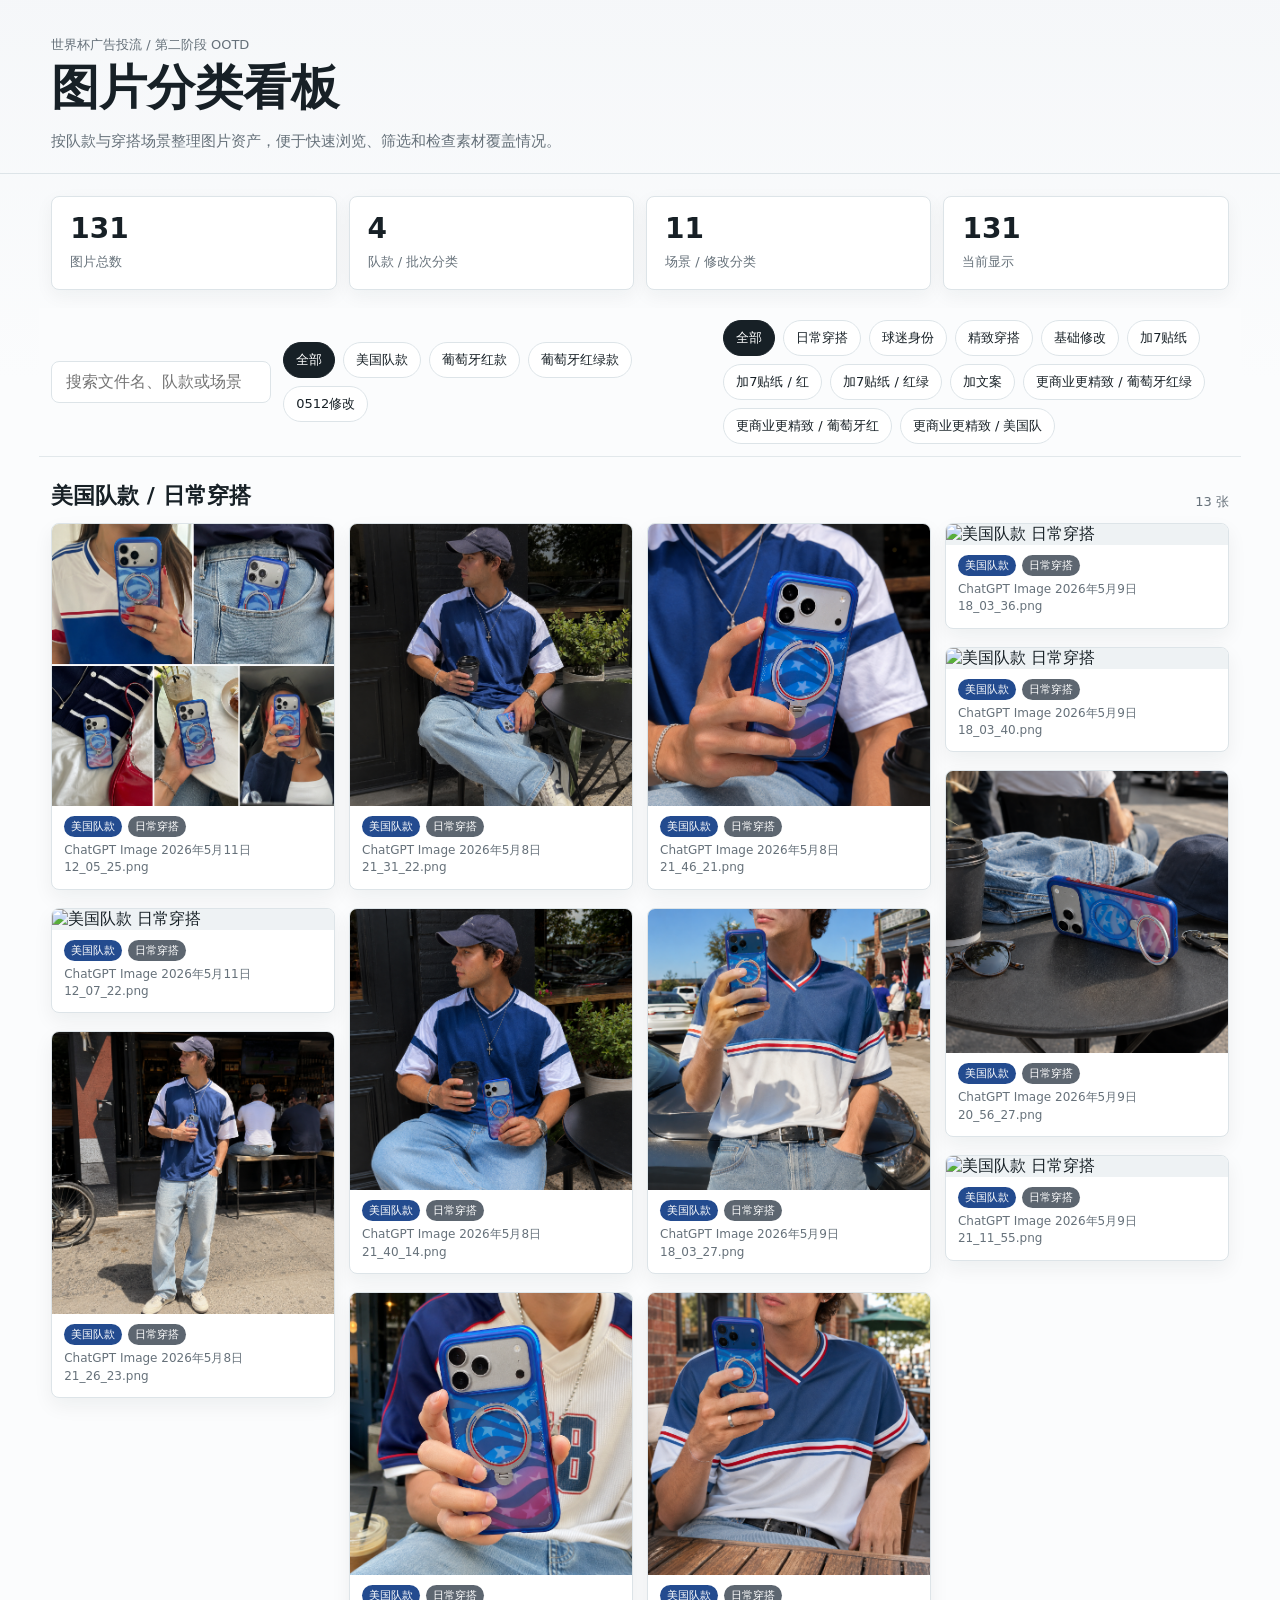
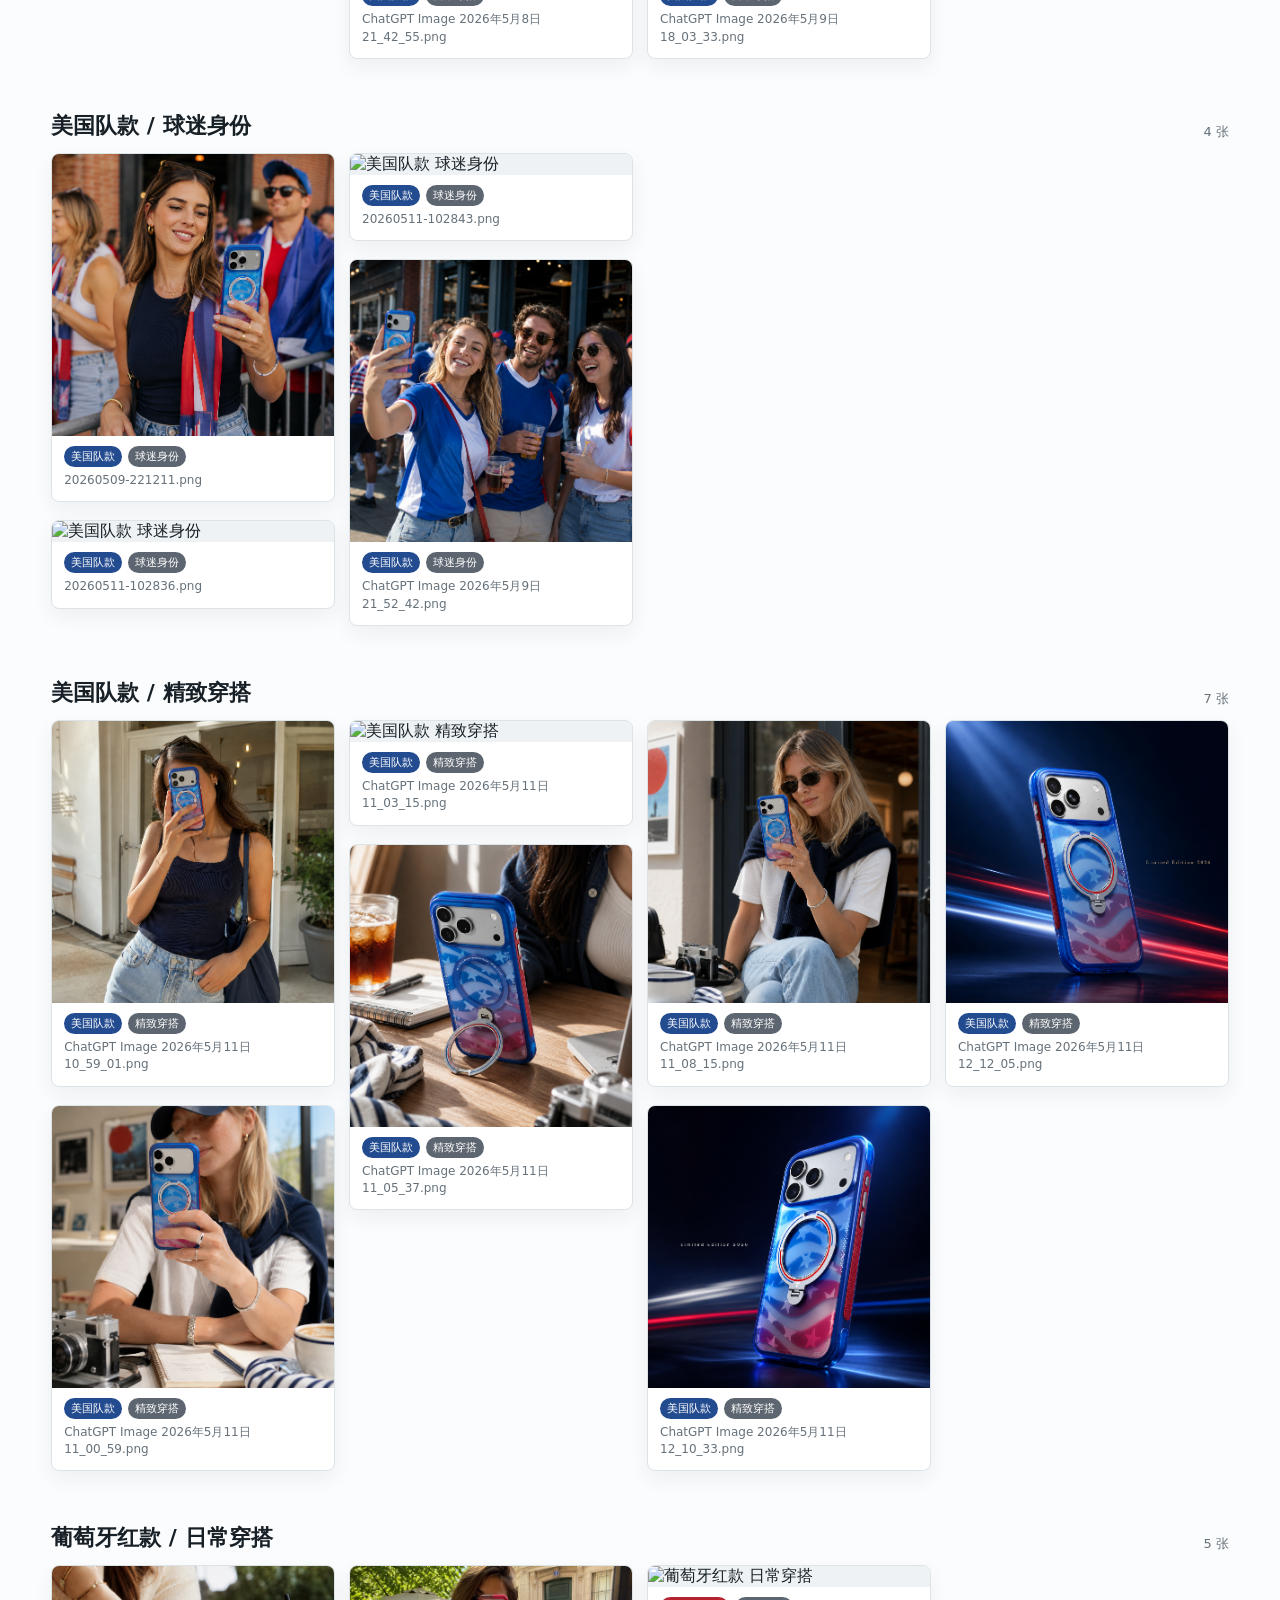
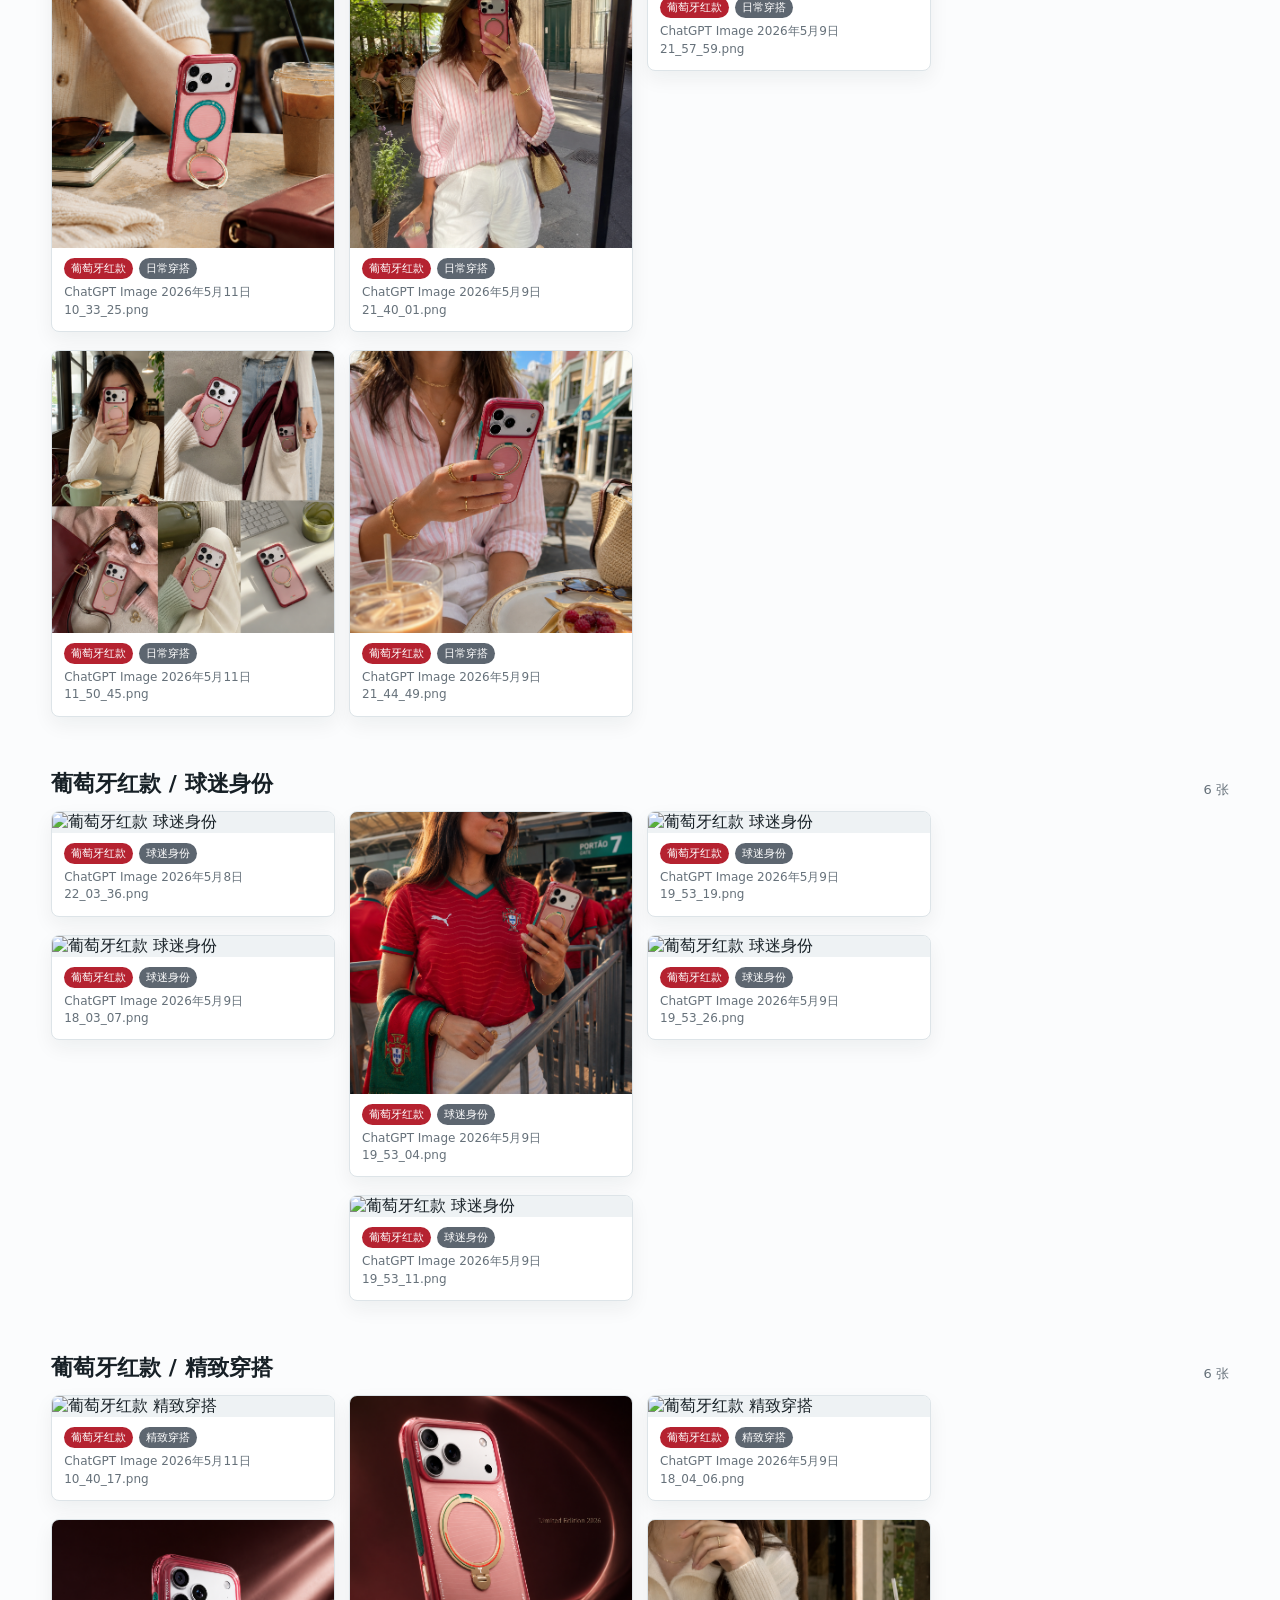
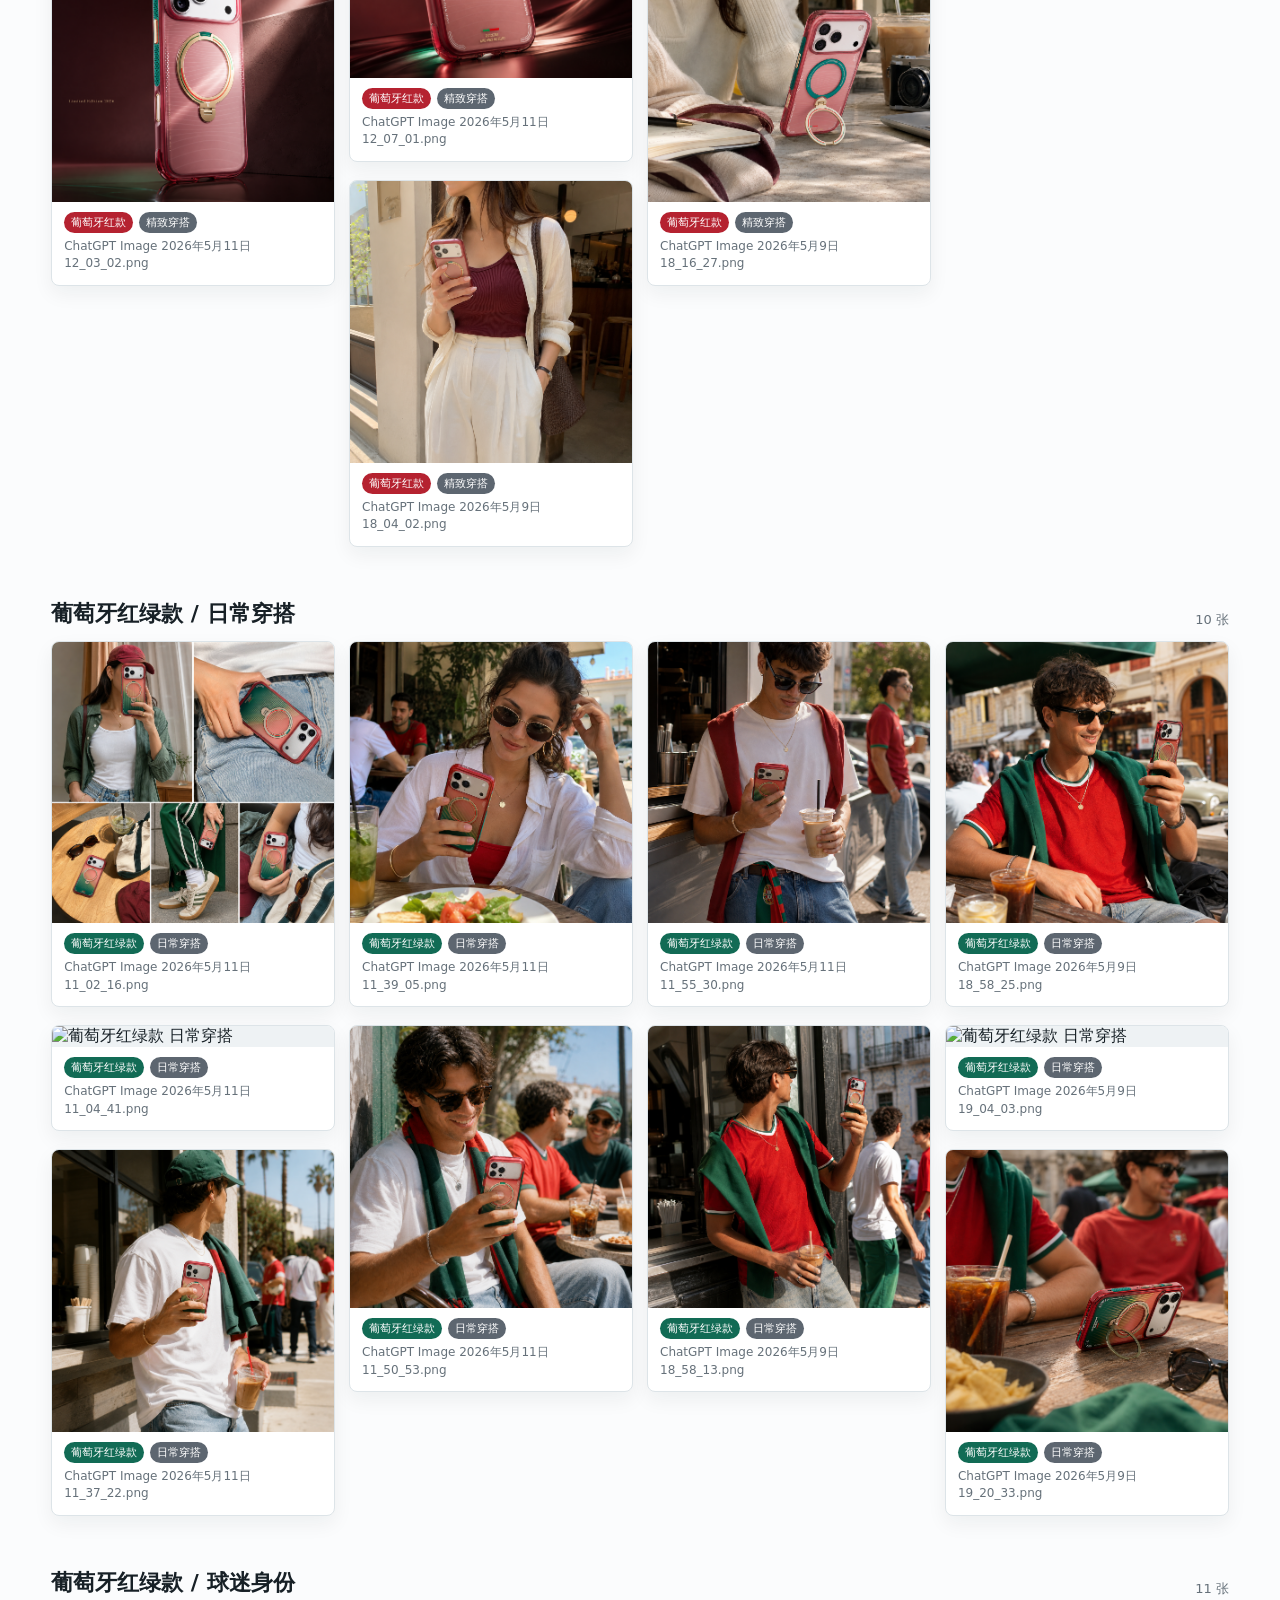
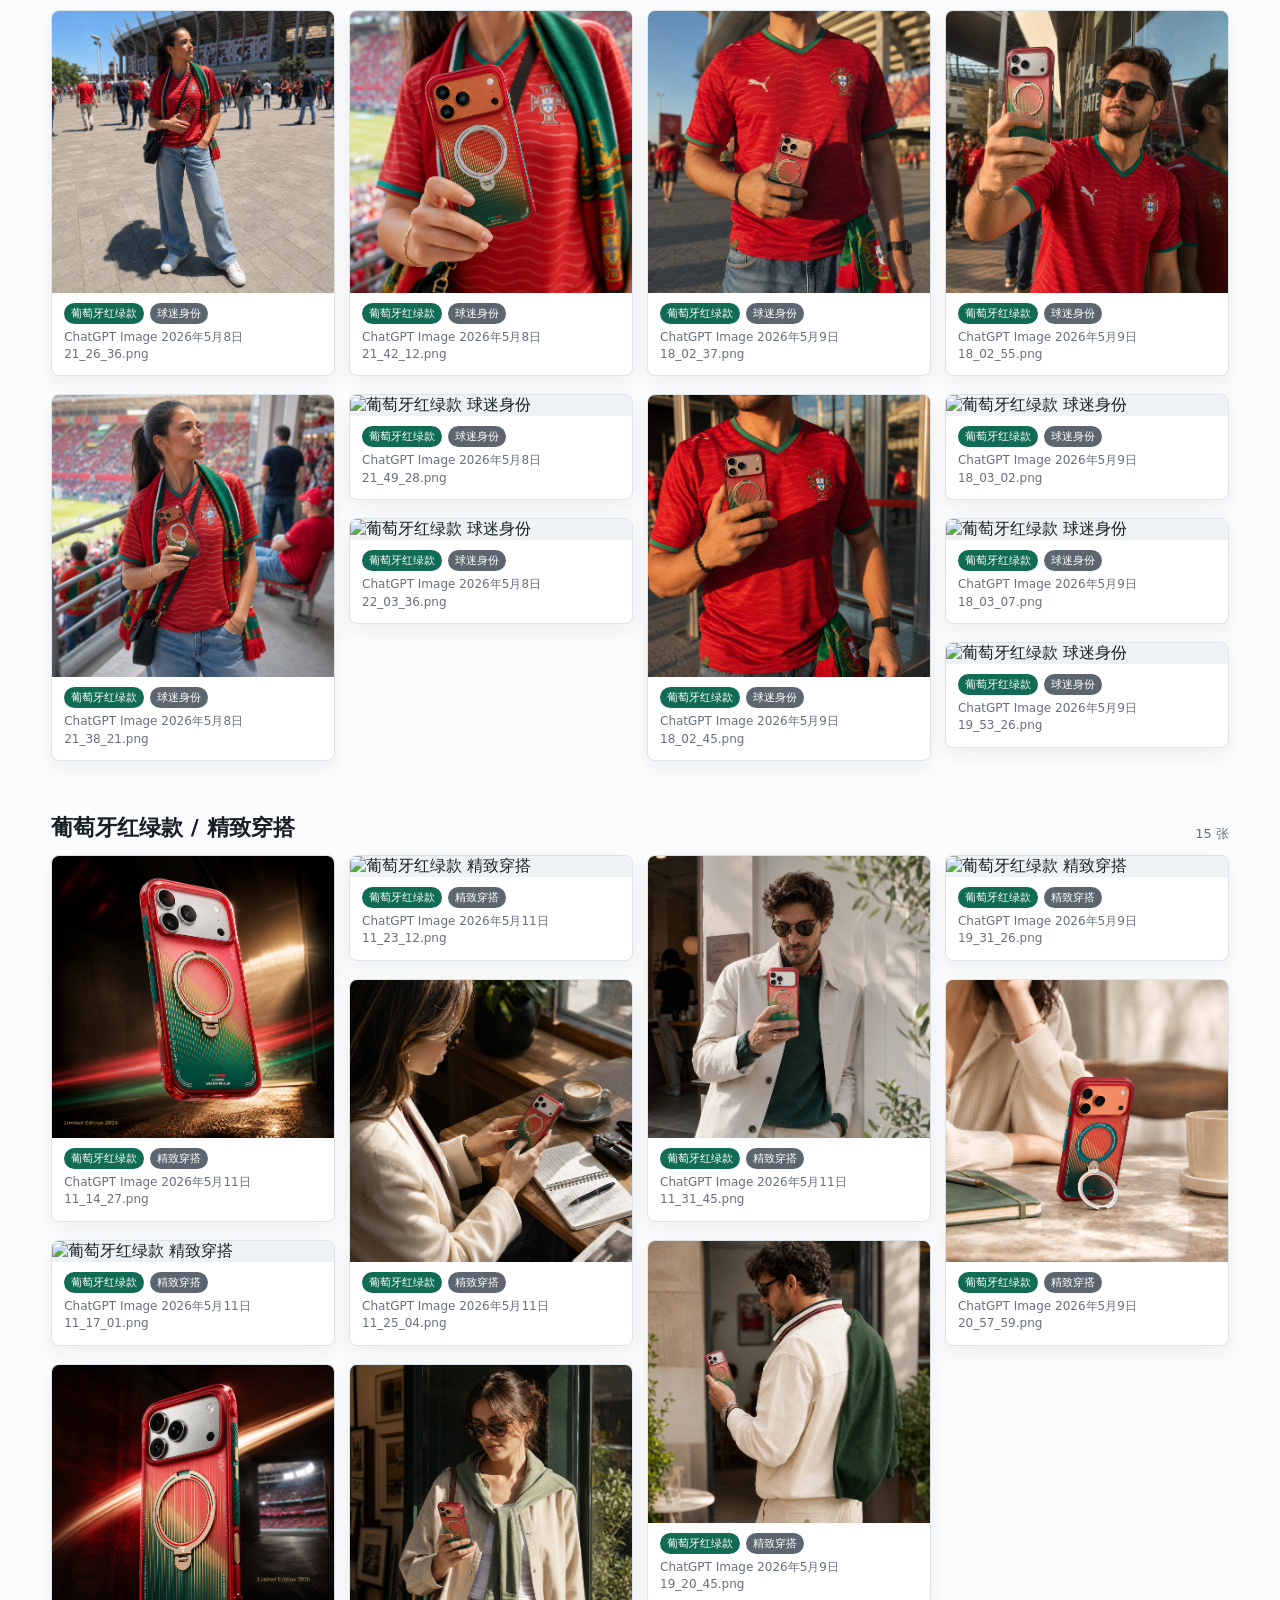
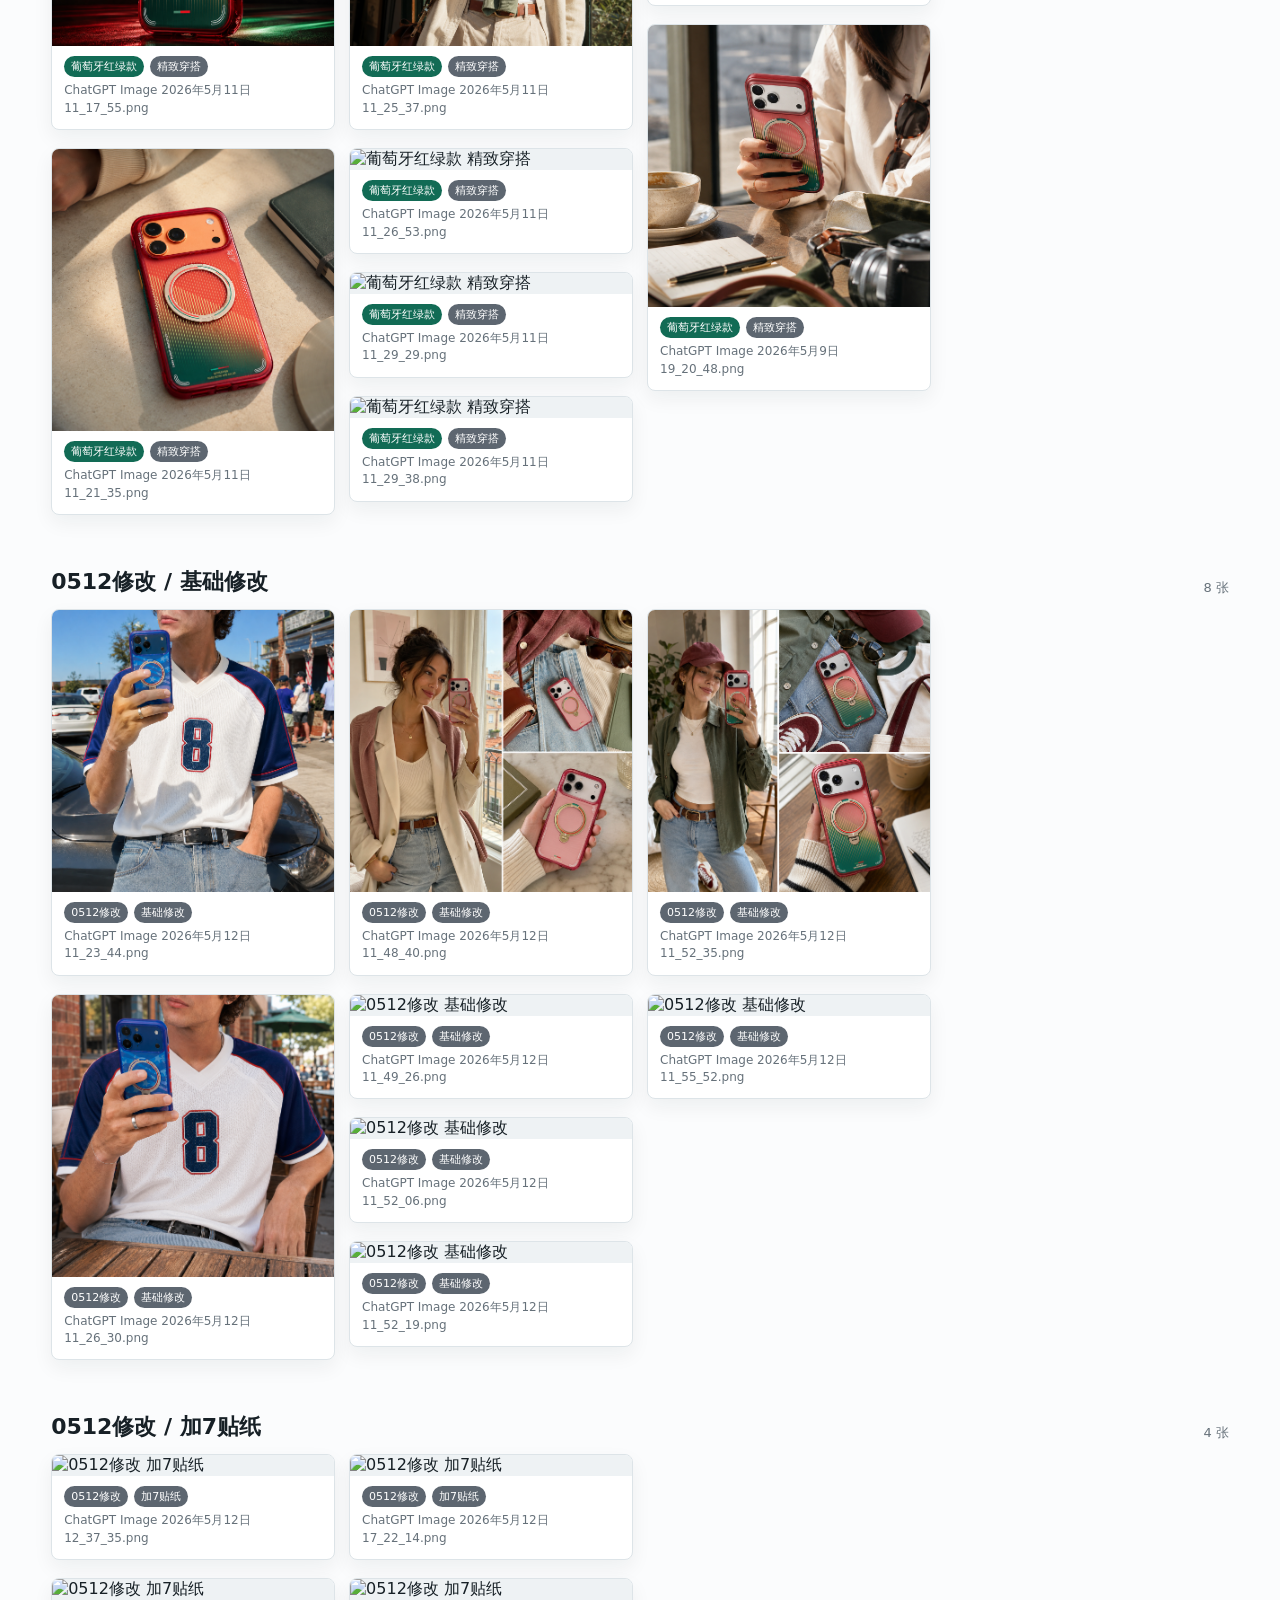
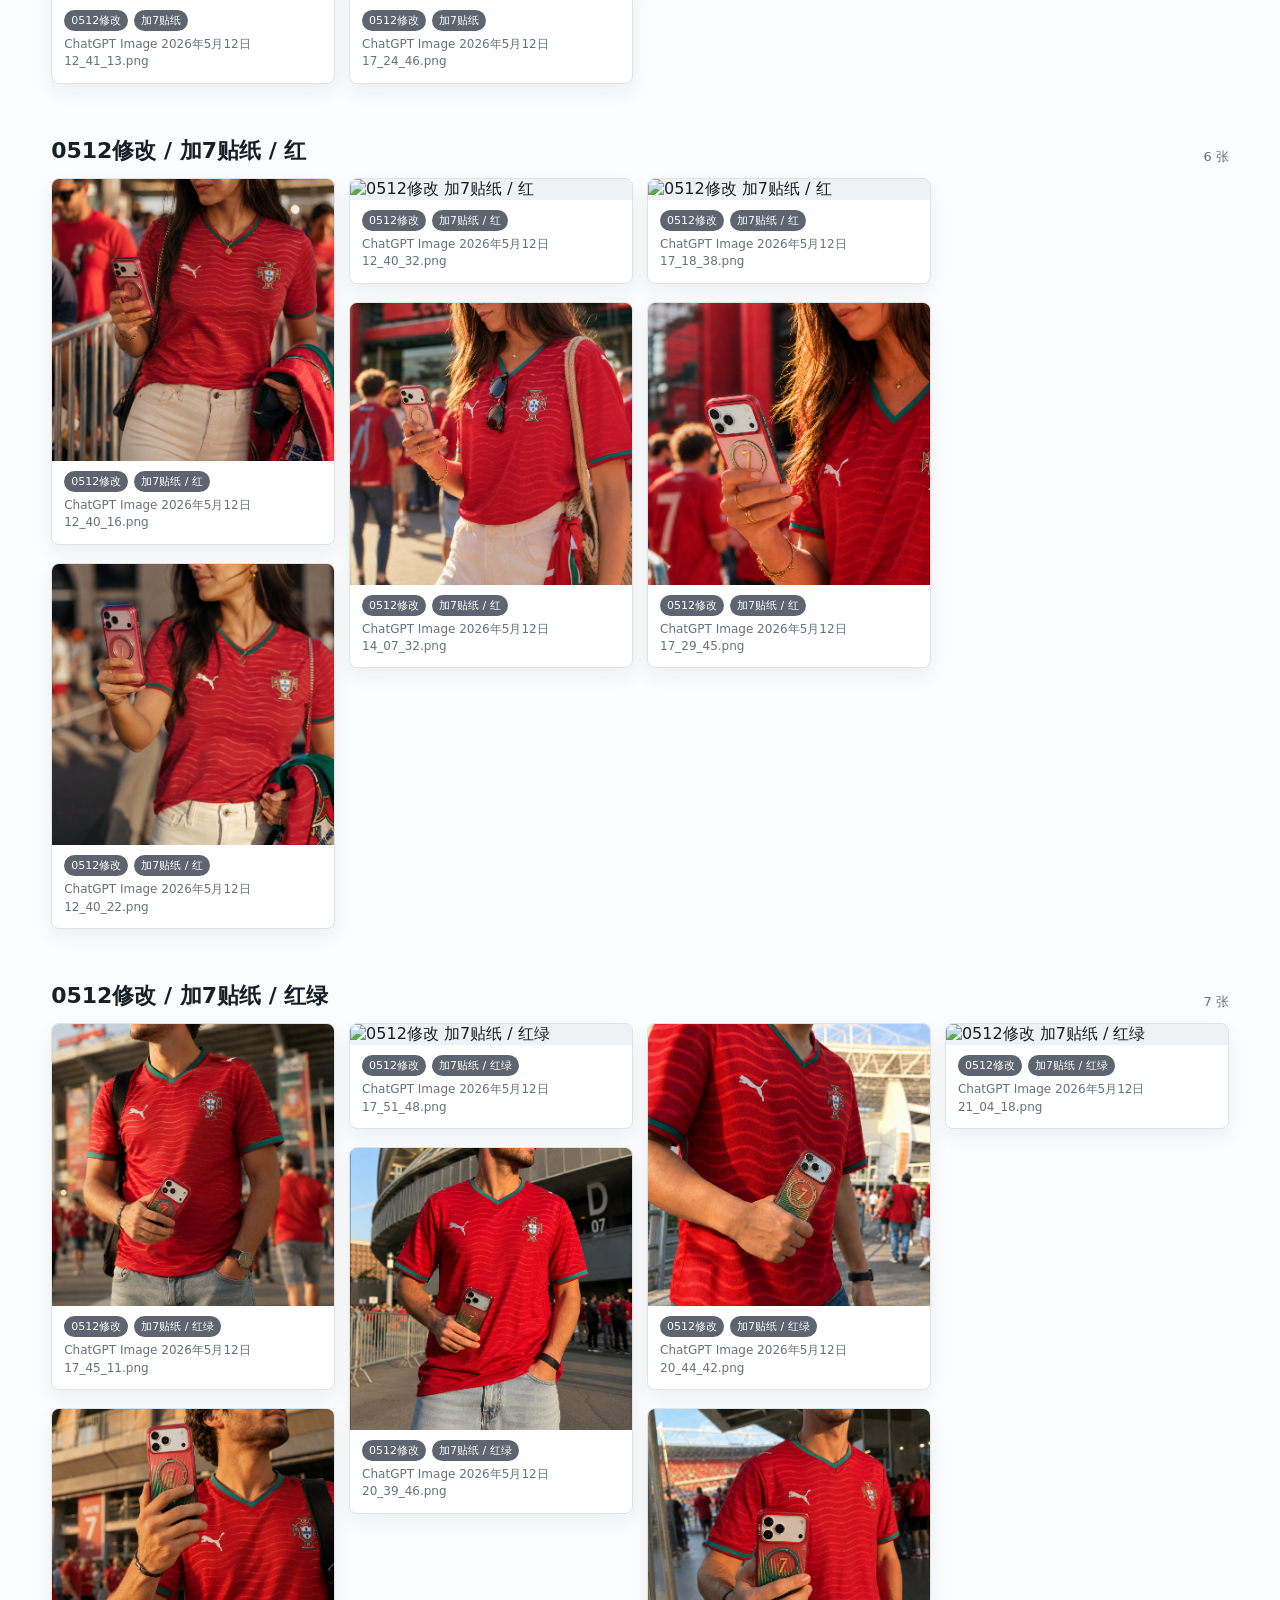
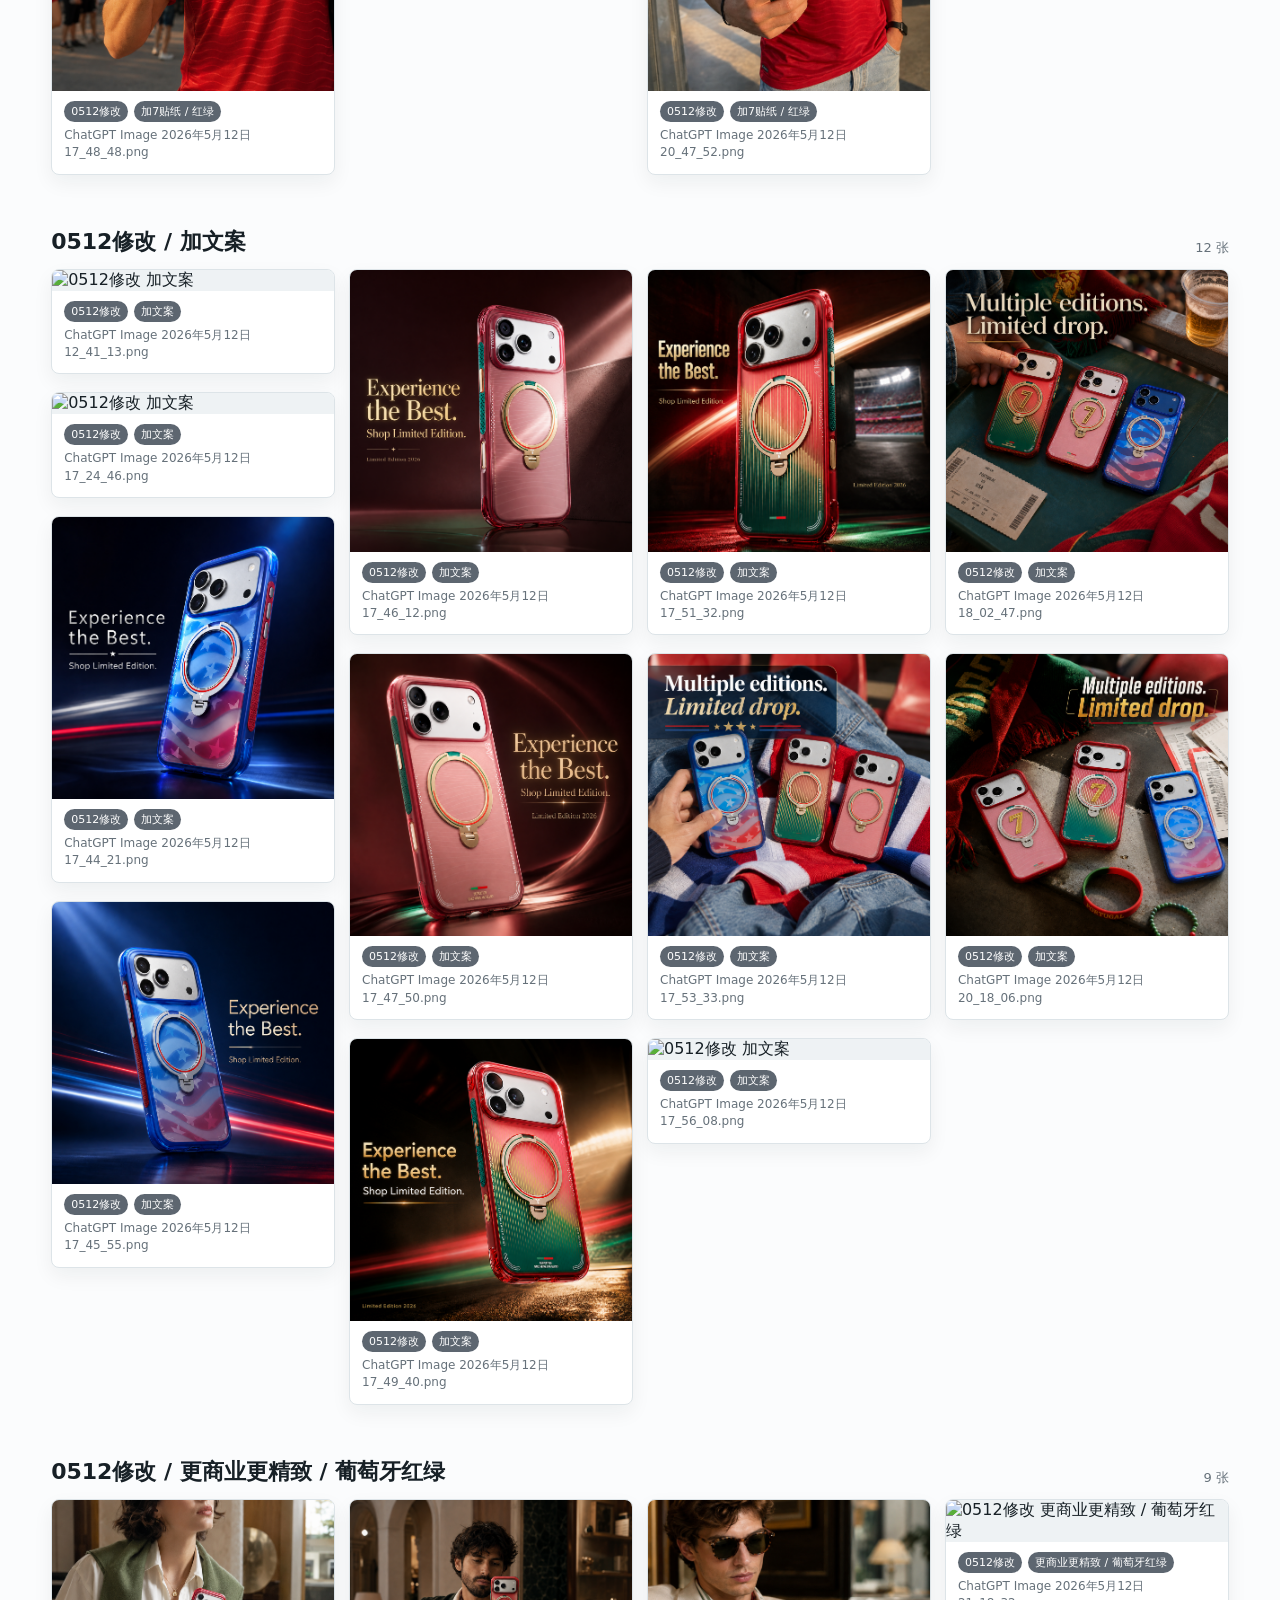
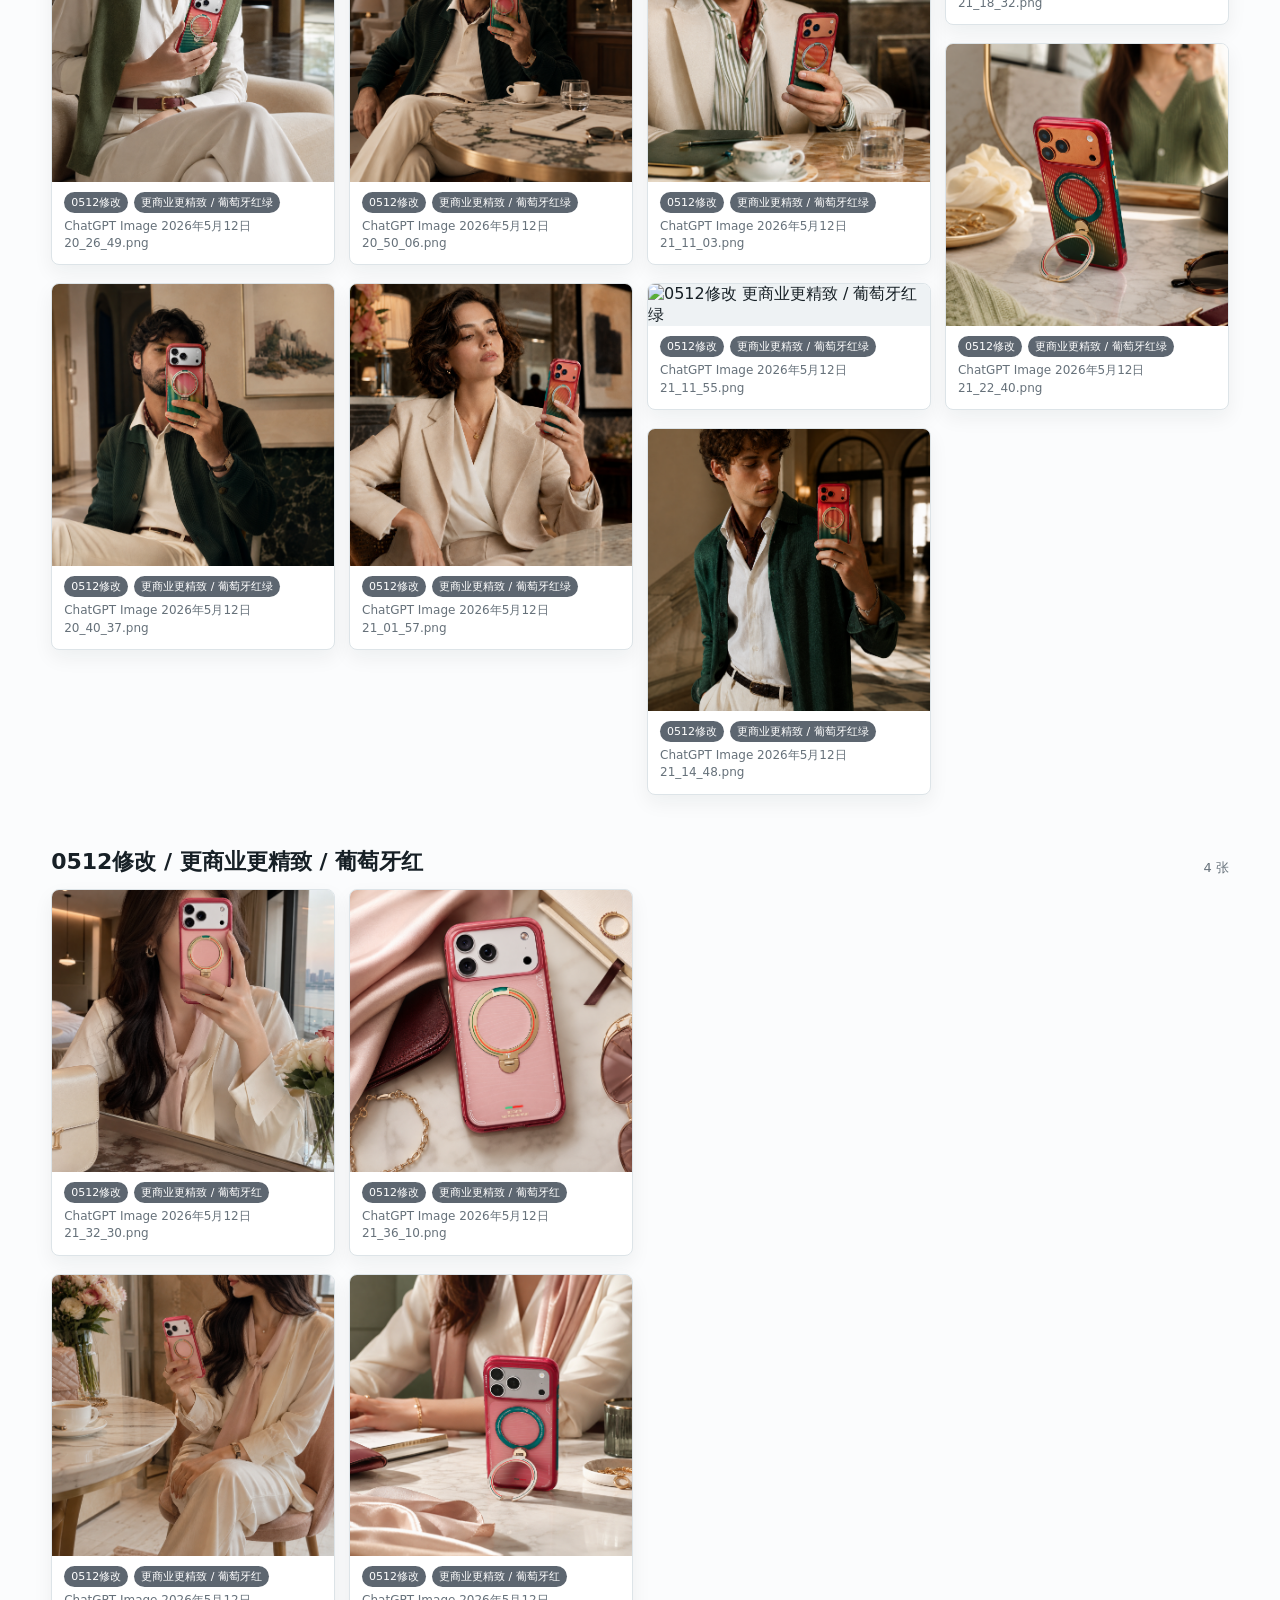
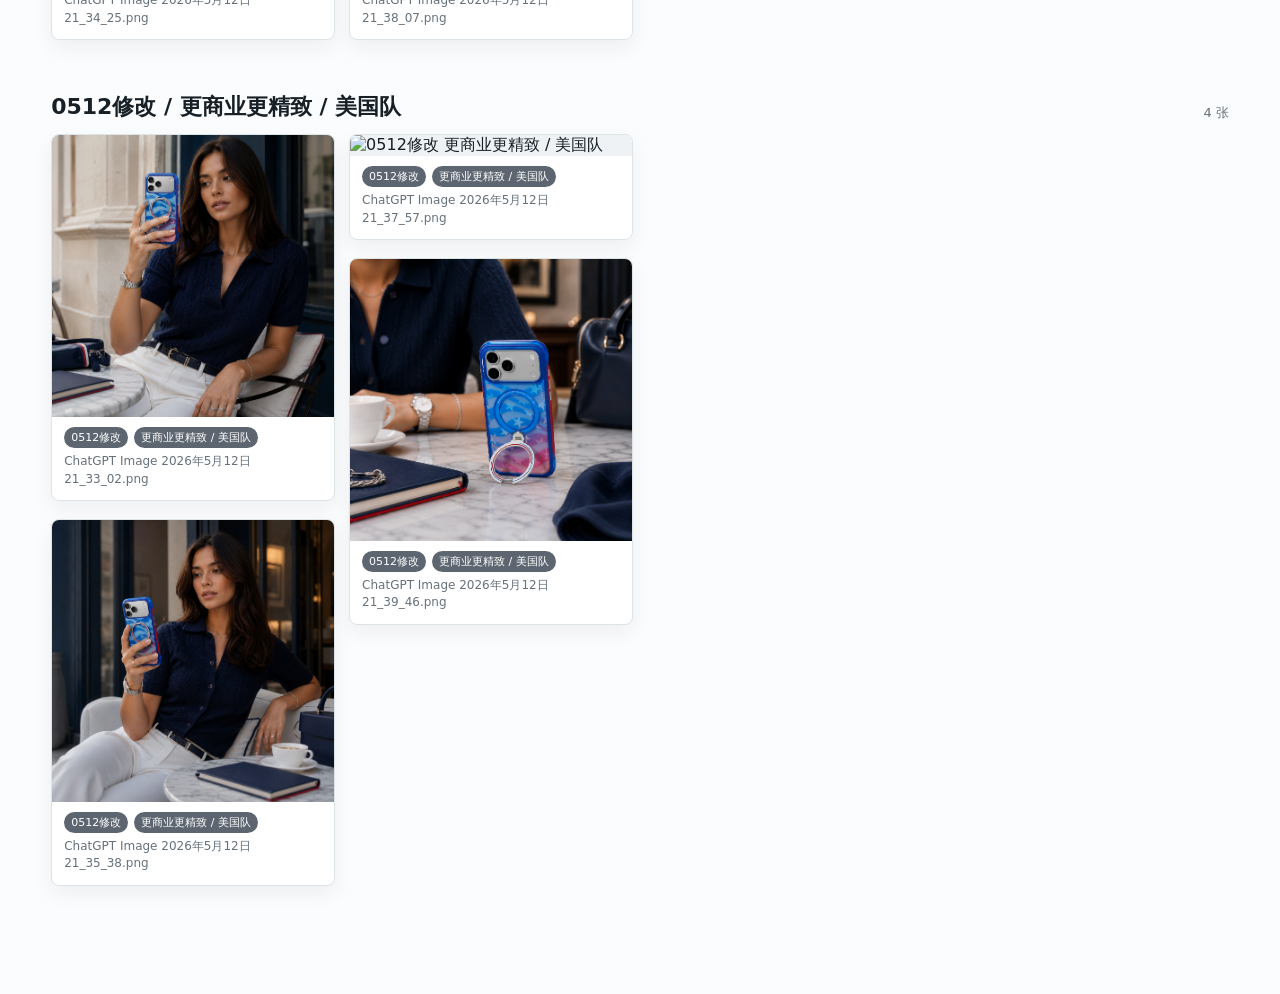
==== index.html @ 3a1104c4 "Publish OOTD gallery" ====
<!doctype html>
<html lang="zh-CN">
<head>
  <meta charset="utf-8">
  <meta name="viewport" content="width=device-width, initial-scale=1">
  <title>第二阶段 OOTD 图片分类看板</title>
  <style>
    :root {
      --ink: #172026;
      --muted: #66717a;
      --line: #dde4e8;
      --paper: #fbfcfd;
      --panel: #ffffff;
      --red: #b52230;
      --green: #126b55;
      --blue: #234b8f;
      --gold: #d6a84d;
      --shadow: 0 12px 32px rgba(22, 32, 38, .10);
    }

    * { box-sizing: border-box; }

    body {
      margin: 0;
      color: var(--ink);
      background:
        linear-gradient(180deg, rgba(245, 247, 249, .96), rgba(251, 252, 253, 1) 380px),
        var(--paper);
      font-family: "Microsoft YaHei", "PingFang SC", system-ui, -apple-system, BlinkMacSystemFont, "Segoe UI", sans-serif;
    }

    header {
      padding: 36px clamp(18px, 4vw, 56px) 18px;
      border-bottom: 1px solid var(--line);
    }

    .eyebrow {
      margin: 0 0 8px;
      color: var(--muted);
      font-size: 13px;
      letter-spacing: 0;
    }

    h1 {
      margin: 0;
      font-size: clamp(28px, 4vw, 48px);
      line-height: 1.08;
      letter-spacing: 0;
    }

    .subhead {
      max-width: 860px;
      margin: 14px 0 0;
      color: var(--muted);
      font-size: 15px;
      line-height: 1.8;
    }

    main {
      padding: 22px clamp(18px, 4vw, 56px) 56px;
    }

    .stats {
      display: grid;
      grid-template-columns: repeat(4, minmax(140px, 1fr));
      gap: 12px;
      margin-bottom: 18px;
    }

    .stat {
      min-height: 92px;
      padding: 18px;
      background: var(--panel);
      border: 1px solid var(--line);
      border-radius: 8px;
      box-shadow: 0 6px 18px rgba(22, 32, 38, .05);
    }

    .stat strong {
      display: block;
      font-size: 28px;
      line-height: 1;
      margin-bottom: 8px;
    }

    .stat span {
      color: var(--muted);
      font-size: 13px;
    }

    .controls {
      position: sticky;
      top: 0;
      z-index: 5;
      display: grid;
      grid-template-columns: minmax(220px, 1fr) auto auto;
      gap: 12px;
      align-items: center;
      padding: 12px;
      margin: 0 -12px 24px;
      background: rgba(251, 252, 253, .9);
      border-bottom: 1px solid rgba(221, 228, 232, .8);
      backdrop-filter: blur(10px);
    }

    .search {
      width: 100%;
      height: 42px;
      padding: 0 14px;
      color: var(--ink);
      background: #fff;
      border: 1px solid var(--line);
      border-radius: 8px;
      font: inherit;
      outline: none;
    }

    .search:focus {
      border-color: var(--blue);
      box-shadow: 0 0 0 3px rgba(35, 75, 143, .14);
    }

    .chips {
      display: flex;
      flex-wrap: wrap;
      gap: 8px;
    }

    .chip {
      height: 36px;
      padding: 0 12px;
      color: var(--ink);
      background: #fff;
      border: 1px solid var(--line);
      border-radius: 999px;
      cursor: pointer;
      font: inherit;
      font-size: 13px;
      white-space: nowrap;
    }

    .chip.active {
      color: #fff;
      background: var(--ink);
      border-color: var(--ink);
    }

    .section {
      margin: 0 0 34px;
    }

    .section-head {
      display: flex;
      align-items: end;
      justify-content: space-between;
      gap: 16px;
      margin: 0 0 12px;
    }

    .section h2 {
      margin: 0;
      font-size: 22px;
      letter-spacing: 0;
    }

    .section-meta {
      color: var(--muted);
      font-size: 13px;
      white-space: nowrap;
    }

    .gallery {
      column-count: 5;
      column-gap: 14px;
    }

    .card {
      display: inline-block;
      width: 100%;
      margin: 0 0 14px;
      overflow: hidden;
      background: #fff;
      border: 1px solid var(--line);
      border-radius: 8px;
      box-shadow: 0 8px 20px rgba(22, 32, 38, .06);
      break-inside: avoid;
      cursor: zoom-in;
    }

    .card img {
      display: block;
      width: 100%;
      height: auto;
      background: #eef2f4;
    }

    .caption {
      display: grid;
      gap: 5px;
      padding: 10px 12px 12px;
      font-size: 12px;
    }

    .tags {
      display: flex;
      flex-wrap: wrap;
      gap: 6px;
    }

    .tag {
      padding: 3px 7px;
      border-radius: 999px;
      color: #fff;
      font-size: 11px;
    }

    .tag.team-us { background: var(--blue); }
    .tag.team-red { background: var(--red); }
    .tag.team-redgreen { background: var(--green); }
    .tag.scene { background: #5d6670; }

    .file {
      color: var(--muted);
      overflow-wrap: anywhere;
      line-height: 1.45;
    }

    .empty {
      display: none;
      padding: 42px 18px;
      color: var(--muted);
      text-align: center;
      border: 1px dashed var(--line);
      border-radius: 8px;
      background: #fff;
    }

    .lightbox {
      position: fixed;
      inset: 0;
      z-index: 20;
      display: none;
      align-items: center;
      justify-content: center;
      padding: 24px;
      background: rgba(10, 14, 18, .84);
    }

    .lightbox.open { display: flex; }

    .lightbox img {
      max-width: min(1100px, 94vw);
      max-height: 84vh;
      border-radius: 8px;
      box-shadow: var(--shadow);
    }

    .lightbox-info {
      position: fixed;
      left: 24px;
      right: 24px;
      bottom: 18px;
      color: #fff;
      text-align: center;
      font-size: 14px;
      line-height: 1.5;
    }

    .close {
      position: fixed;
      top: 18px;
      right: 18px;
      width: 42px;
      height: 42px;
      color: #fff;
      background: rgba(255, 255, 255, .16);
      border: 1px solid rgba(255, 255, 255, .32);
      border-radius: 50%;
      cursor: pointer;
      font-size: 26px;
      line-height: 1;
    }

    @media (max-width: 1280px) {
      .gallery { column-count: 4; }
    }

    @media (max-width: 940px) {
      .stats { grid-template-columns: repeat(2, minmax(140px, 1fr)); }
      .controls { grid-template-columns: 1fr; position: static; }
      .gallery { column-count: 3; }
    }

    @media (max-width: 640px) {
      header { padding-top: 26px; }
      .stats { grid-template-columns: 1fr; }
      .gallery { column-count: 2; column-gap: 10px; }
      .card { margin-bottom: 10px; }
      .section-head { display: block; }
      .section-meta { margin-top: 6px; }
    }
  </style>
</head>
<body>
  <header>
    <p class="eyebrow">世界杯广告投流 / 第二阶段 OOTD</p>
    <h1>图片分类看板</h1>
    <p class="subhead">按队款与穿搭场景整理图片资产，便于快速浏览、筛选和检查素材覆盖情况。</p>
  </header>

  <main>
    <section class="stats" aria-label="统计总览">
      <div class="stat"><strong id="totalCount">0</strong><span>图片总数</span></div>
      <div class="stat"><strong id="teamCount">0</strong><span>队款 / 批次分类</span></div>
      <div class="stat"><strong id="sceneCount">0</strong><span>场景 / 修改分类</span></div>
      <div class="stat"><strong id="visibleCount">0</strong><span>当前显示</span></div>
    </section>

    <section class="controls" aria-label="筛选工具">
      <input class="search" id="search" type="search" placeholder="搜索文件名、队款或场景">
      <div class="chips" id="teamFilters" aria-label="队款筛选"></div>
      <div class="chips" id="sceneFilters" aria-label="场景筛选"></div>
    </section>

    <div id="sections"></div>
    <div class="empty" id="empty">没有匹配的图片</div>
  </main>

  <aside class="lightbox" id="lightbox" aria-modal="true" role="dialog">
    <button class="close" id="close" aria-label="关闭">×</button>
    <img id="lightboxImage" alt="">
    <div class="lightbox-info" id="lightboxInfo"></div>
  </aside>

  <script>
    const groups = [
      {
        team: "美国队款",
        scene: "日常穿搭",
        files: [
          "ChatGPT Image 2026年5月11日 12_05_25.png",
          "ChatGPT Image 2026年5月11日 12_07_22.png",
          "ChatGPT Image 2026年5月8日 21_26_23.png",
          "ChatGPT Image 2026年5月8日 21_31_22.png",
          "ChatGPT Image 2026年5月8日 21_40_14.png",
          "ChatGPT Image 2026年5月8日 21_42_55.png",
          "ChatGPT Image 2026年5月8日 21_46_21.png",
          "ChatGPT Image 2026年5月9日 18_03_27.png",
          "ChatGPT Image 2026年5月9日 18_03_33.png",
          "ChatGPT Image 2026年5月9日 18_03_36.png",
          "ChatGPT Image 2026年5月9日 18_03_40.png",
          "ChatGPT Image 2026年5月9日 20_56_27.png",
          "ChatGPT Image 2026年5月9日 21_11_55.png"
        ]
      },
      {
        team: "美国队款",
        scene: "球迷身份",
        files: [
          "20260509-221211.png",
          "20260511-102836.png",
          "20260511-102843.png",
          "ChatGPT Image 2026年5月9日 21_52_42.png"
        ]
      },
      {
        team: "美国队款",
        scene: "精致穿搭",
        files: [
          "ChatGPT Image 2026年5月11日 10_59_01.png",
          "ChatGPT Image 2026年5月11日 11_00_59.png",
          "ChatGPT Image 2026年5月11日 11_03_15.png",
          "ChatGPT Image 2026年5月11日 11_05_37.png",
          "ChatGPT Image 2026年5月11日 11_08_15.png",
          "ChatGPT Image 2026年5月11日 12_10_33.png",
          "ChatGPT Image 2026年5月11日 12_12_05.png"
        ]
      },
      {
        team: "葡萄牙红款",
        scene: "日常穿搭",
        files: [
          "ChatGPT Image 2026年5月11日 10_33_25.png",
          "ChatGPT Image 2026年5月11日 11_50_45.png",
          "ChatGPT Image 2026年5月9日 21_40_01.png",
          "ChatGPT Image 2026年5月9日 21_44_49.png",
          "ChatGPT Image 2026年5月9日 21_57_59.png"
        ]
      },
      {
        team: "葡萄牙红款",
        scene: "球迷身份",
        files: [
          "ChatGPT Image 2026年5月8日 22_03_36.png",
          "ChatGPT Image 2026年5月9日 18_03_07.png",
          "ChatGPT Image 2026年5月9日 19_53_04.png",
          "ChatGPT Image 2026年5月9日 19_53_11.png",
          "ChatGPT Image 2026年5月9日 19_53_19.png",
          "ChatGPT Image 2026年5月9日 19_53_26.png"
        ]
      },
      {
        team: "葡萄牙红款",
        scene: "精致穿搭",
        files: [
          "ChatGPT Image 2026年5月11日 10_40_17.png",
          "ChatGPT Image 2026年5月11日 12_03_02.png",
          "ChatGPT Image 2026年5月11日 12_07_01.png",
          "ChatGPT Image 2026年5月9日 18_04_02.png",
          "ChatGPT Image 2026年5月9日 18_04_06.png",
          "ChatGPT Image 2026年5月9日 18_16_27.png"
        ]
      },
      {
        team: "葡萄牙红绿款",
        scene: "日常穿搭",
        files: [
          "ChatGPT Image 2026年5月11日 11_02_16.png",
          "ChatGPT Image 2026年5月11日 11_04_41.png",
          "ChatGPT Image 2026年5月11日 11_37_22.png",
          "ChatGPT Image 2026年5月11日 11_39_05.png",
          "ChatGPT Image 2026年5月11日 11_50_53.png",
          "ChatGPT Image 2026年5月11日 11_55_30.png",
          "ChatGPT Image 2026年5月9日 18_58_13.png",
          "ChatGPT Image 2026年5月9日 18_58_25.png",
          "ChatGPT Image 2026年5月9日 19_04_03.png",
          "ChatGPT Image 2026年5月9日 19_20_33.png"
        ]
      },
      {
        team: "葡萄牙红绿款",
        scene: "球迷身份",
        files: [
          "ChatGPT Image 2026年5月8日 21_26_36.png",
          "ChatGPT Image 2026年5月8日 21_38_21.png",
          "ChatGPT Image 2026年5月8日 21_42_12.png",
          "ChatGPT Image 2026年5月8日 21_49_28.png",
          "ChatGPT Image 2026年5月8日 22_03_36.png",
          "ChatGPT Image 2026年5月9日 18_02_37.png",
          "ChatGPT Image 2026年5月9日 18_02_45.png",
          "ChatGPT Image 2026年5月9日 18_02_55.png",
          "ChatGPT Image 2026年5月9日 18_03_02.png",
          "ChatGPT Image 2026年5月9日 18_03_07.png",
          "ChatGPT Image 2026年5月9日 19_53_26.png"
        ]
      },
      {
        team: "葡萄牙红绿款",
        scene: "精致穿搭",
        files: [
          "ChatGPT Image 2026年5月11日 11_14_27.png",
          "ChatGPT Image 2026年5月11日 11_17_01.png",
          "ChatGPT Image 2026年5月11日 11_17_55.png",
          "ChatGPT Image 2026年5月11日 11_21_35.png",
          "ChatGPT Image 2026年5月11日 11_23_12.png",
          "ChatGPT Image 2026年5月11日 11_25_04.png",
          "ChatGPT Image 2026年5月11日 11_25_37.png",
          "ChatGPT Image 2026年5月11日 11_26_53.png",
          "ChatGPT Image 2026年5月11日 11_29_29.png",
          "ChatGPT Image 2026年5月11日 11_29_38.png",
          "ChatGPT Image 2026年5月11日 11_31_45.png",
          "ChatGPT Image 2026年5月9日 19_20_45.png",
          "ChatGPT Image 2026年5月9日 19_20_48.png",
          "ChatGPT Image 2026年5月9日 19_31_26.png",
          "ChatGPT Image 2026年5月9日 20_57_59.png"
        ]
      },
      {
        team: "0512修改",
        scene: "基础修改",
        path: "0512修改",
        files: [
          "ChatGPT Image 2026年5月12日 11_23_44.png",
          "ChatGPT Image 2026年5月12日 11_26_30.png",
          "ChatGPT Image 2026年5月12日 11_48_40.png",
          "ChatGPT Image 2026年5月12日 11_49_26.png",
          "ChatGPT Image 2026年5月12日 11_52_06.png",
          "ChatGPT Image 2026年5月12日 11_52_19.png",
          "ChatGPT Image 2026年5月12日 11_52_35.png",
          "ChatGPT Image 2026年5月12日 11_55_52.png"
        ]
      },
      {
        team: "0512修改",
        scene: "加7贴纸",
        path: "0512修改/加7贴纸",
        files: [
          "ChatGPT Image 2026年5月12日 12_37_35.png",
          "ChatGPT Image 2026年5月12日 12_41_13.png",
          "ChatGPT Image 2026年5月12日 17_22_14.png",
          "ChatGPT Image 2026年5月12日 17_24_46.png"
        ]
      },
      {
        team: "0512修改",
        scene: "加7贴纸 / 红",
        path: "0512修改/加7贴纸/红",
        files: [
          "ChatGPT Image 2026年5月12日 12_40_16.png",
          "ChatGPT Image 2026年5月12日 12_40_22.png",
          "ChatGPT Image 2026年5月12日 12_40_32.png",
          "ChatGPT Image 2026年5月12日 14_07_32.png",
          "ChatGPT Image 2026年5月12日 17_18_38.png",
          "ChatGPT Image 2026年5月12日 17_29_45.png"
        ]
      },
      {
        team: "0512修改",
        scene: "加7贴纸 / 红绿",
        path: "0512修改/加7贴纸/红绿",
        files: [
          "ChatGPT Image 2026年5月12日 17_45_11.png",
          "ChatGPT Image 2026年5月12日 17_48_48.png",
          "ChatGPT Image 2026年5月12日 17_51_48.png",
          "ChatGPT Image 2026年5月12日 20_39_46.png",
          "ChatGPT Image 2026年5月12日 20_44_42.png",
          "ChatGPT Image 2026年5月12日 20_47_52.png",
          "ChatGPT Image 2026年5月12日 21_04_18.png"
        ]
      },
      {
        team: "0512修改",
        scene: "加文案",
        path: "0512修改/加文案",
        files: [
          "ChatGPT Image 2026年5月12日 12_41_13.png",
          "ChatGPT Image 2026年5月12日 17_24_46.png",
          "ChatGPT Image 2026年5月12日 17_44_21.png",
          "ChatGPT Image 2026年5月12日 17_45_55.png",
          "ChatGPT Image 2026年5月12日 17_46_12.png",
          "ChatGPT Image 2026年5月12日 17_47_50.png",
          "ChatGPT Image 2026年5月12日 17_49_40.png",
          "ChatGPT Image 2026年5月12日 17_51_32.png",
          "ChatGPT Image 2026年5月12日 17_53_33.png",
          "ChatGPT Image 2026年5月12日 17_56_08.png",
          "ChatGPT Image 2026年5月12日 18_02_47.png",
          "ChatGPT Image 2026年5月12日 20_18_06.png"
        ]
      },
      {
        team: "0512修改",
        scene: "更商业更精致 / 葡萄牙红绿",
        path: "0512修改/更商业更精致/葡萄牙红绿",
        files: [
          "ChatGPT Image 2026年5月12日 20_26_49.png",
          "ChatGPT Image 2026年5月12日 20_40_37.png",
          "ChatGPT Image 2026年5月12日 20_50_06.png",
          "ChatGPT Image 2026年5月12日 21_01_57.png",
          "ChatGPT Image 2026年5月12日 21_11_03.png",
          "ChatGPT Image 2026年5月12日 21_11_55.png",
          "ChatGPT Image 2026年5月12日 21_14_48.png",
          "ChatGPT Image 2026年5月12日 21_18_32.png",
          "ChatGPT Image 2026年5月12日 21_22_40.png"
        ]
      },
      {
        team: "0512修改",
        scene: "更商业更精致 / 葡萄牙红",
        path: "0512修改/更商业更精致/葡萄牙红",
        files: [
          "ChatGPT Image 2026年5月12日 21_32_30.png",
          "ChatGPT Image 2026年5月12日 21_34_25.png",
          "ChatGPT Image 2026年5月12日 21_36_10.png",
          "ChatGPT Image 2026年5月12日 21_38_07.png"
        ]
      },
      {
        team: "0512修改",
        scene: "更商业更精致 / 美国队",
        path: "0512修改/更商业更精致/美国队",
        files: [
          "ChatGPT Image 2026年5月12日 21_33_02.png",
          "ChatGPT Image 2026年5月12日 21_35_38.png",
          "ChatGPT Image 2026年5月12日 21_37_57.png",
          "ChatGPT Image 2026年5月12日 21_39_46.png"
        ]
      }
    ];

    const items = groups.flatMap(group => group.files.map(file => ({
      team: group.team,
      scene: group.scene,
      file,
      path: `${group.path || `${group.team}/${group.scene}`}/${file}`
    })));

    const state = {
      team: "全部",
      scene: "全部",
      query: ""
    };

    const teamOrder = ["全部", ...new Set(groups.map(group => group.team))];
    const sceneOrder = ["全部", ...new Set(groups.map(group => group.scene))];
    const sectionsEl = document.querySelector("#sections");
    const emptyEl = document.querySelector("#empty");
    const totalCountEl = document.querySelector("#totalCount");
    const teamCountEl = document.querySelector("#teamCount");
    const sceneCountEl = document.querySelector("#sceneCount");
    const visibleCountEl = document.querySelector("#visibleCount");
    const searchEl = document.querySelector("#search");
    const lightbox = document.querySelector("#lightbox");
    const lightboxImage = document.querySelector("#lightboxImage");
    const lightboxInfo = document.querySelector("#lightboxInfo");

    function tagClass(team) {
      if (team === "美国队款") return "team-us";
      if (team === "葡萄牙红款") return "team-red";
      if (team === "葡萄牙红绿款") return "team-redgreen";
      return "scene";
    }

    function makeChip(label, groupName) {
      const button = document.createElement("button");
      button.className = "chip";
      button.type = "button";
      button.textContent = label;
      button.dataset.value = label;
      button.addEventListener("click", () => {
        state[groupName] = label;
        render();
      });
      return button;
    }

    function setupFilters() {
      const teamFilters = document.querySelector("#teamFilters");
      const sceneFilters = document.querySelector("#sceneFilters");
      teamOrder.forEach(label => teamFilters.appendChild(makeChip(label, "team")));
      sceneOrder.forEach(label => sceneFilters.appendChild(makeChip(label, "scene")));
      searchEl.addEventListener("input", event => {
        state.query = event.target.value.trim().toLowerCase();
        render();
      });
    }

    function matches(item) {
      const teamOk = state.team === "全部" || item.team === state.team;
      const sceneOk = state.scene === "全部" || item.scene === state.scene;
      const haystack = `${item.team} ${item.scene} ${item.file}`.toLowerCase();
      const queryOk = !state.query || haystack.includes(state.query);
      return teamOk && sceneOk && queryOk;
    }

    function render() {
      document.querySelectorAll("#teamFilters .chip").forEach(chip => {
        chip.classList.toggle("active", chip.dataset.value === state.team);
      });
      document.querySelectorAll("#sceneFilters .chip").forEach(chip => {
        chip.classList.toggle("active", chip.dataset.value === state.scene);
      });

      sectionsEl.innerHTML = "";
      let visibleCount = 0;

      groups.forEach(group => {
        const groupItems = group.files.map(file => ({
          team: group.team,
          scene: group.scene,
          file,
          path: `${group.path || `${group.team}/${group.scene}`}/${file}`
        })).filter(matches);

        if (!groupItems.length) return;
        visibleCount += groupItems.length;

        const section = document.createElement("section");
        section.className = "section";
        section.innerHTML = `
          <div class="section-head">
            <h2>${group.team} / ${group.scene}</h2>
            <div class="section-meta">${groupItems.length} 张</div>
          </div>
          <div class="gallery"></div>
        `;

        const gallery = section.querySelector(".gallery");
        groupItems.forEach(item => {
          const card = document.createElement("article");
          card.className = "card";
          card.innerHTML = `
            <img src="${encodeURI(item.path)}" alt="${item.team} ${item.scene}">
            <div class="caption">
              <div class="tags">
                <span class="tag ${tagClass(item.team)}">${item.team}</span>
                <span class="tag scene">${item.scene}</span>
              </div>
              <div class="file">${item.file}</div>
            </div>
          `;
          card.addEventListener("click", () => openLightbox(item));
          gallery.appendChild(card);
        });

        sectionsEl.appendChild(section);
      });

      totalCountEl.textContent = items.length;
      teamCountEl.textContent = teamOrder.length - 1;
      sceneCountEl.textContent = sceneOrder.length - 1;
      visibleCountEl.textContent = visibleCount;
      emptyEl.style.display = visibleCount ? "none" : "block";
    }

    function openLightbox(item) {
      lightboxImage.src = encodeURI(item.path);
      lightboxImage.alt = `${item.team} ${item.scene}`;
      lightboxInfo.textContent = `${item.team} / ${item.scene} / ${item.file}`;
      lightbox.classList.add("open");
    }

    function closeLightbox() {
      lightbox.classList.remove("open");
      lightboxImage.removeAttribute("src");
    }

    document.querySelector("#close").addEventListener("click", closeLightbox);
    lightbox.addEventListener("click", event => {
      if (event.target === lightbox) closeLightbox();
    });
    document.addEventListener("keydown", event => {
      if (event.key === "Escape") closeLightbox();
    });

    setupFilters();
    render();
  </script>
</body>
</html>
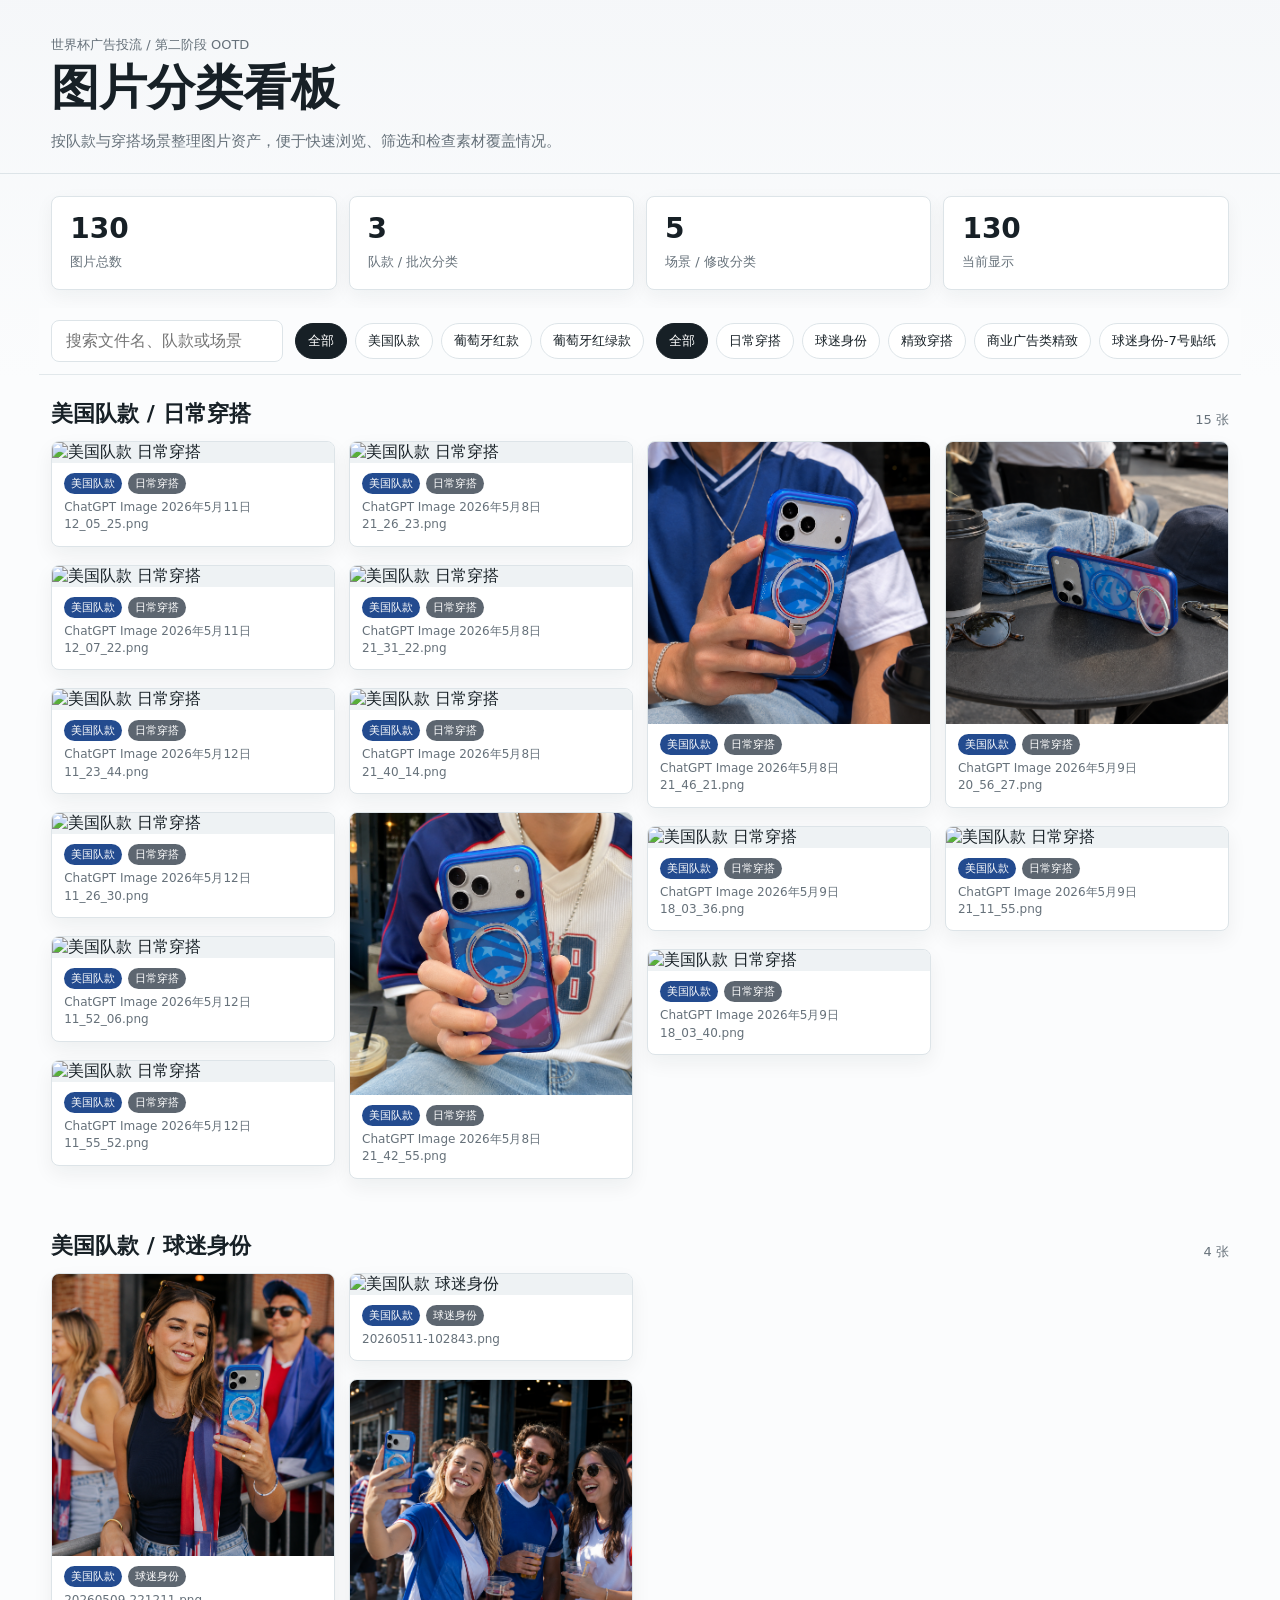
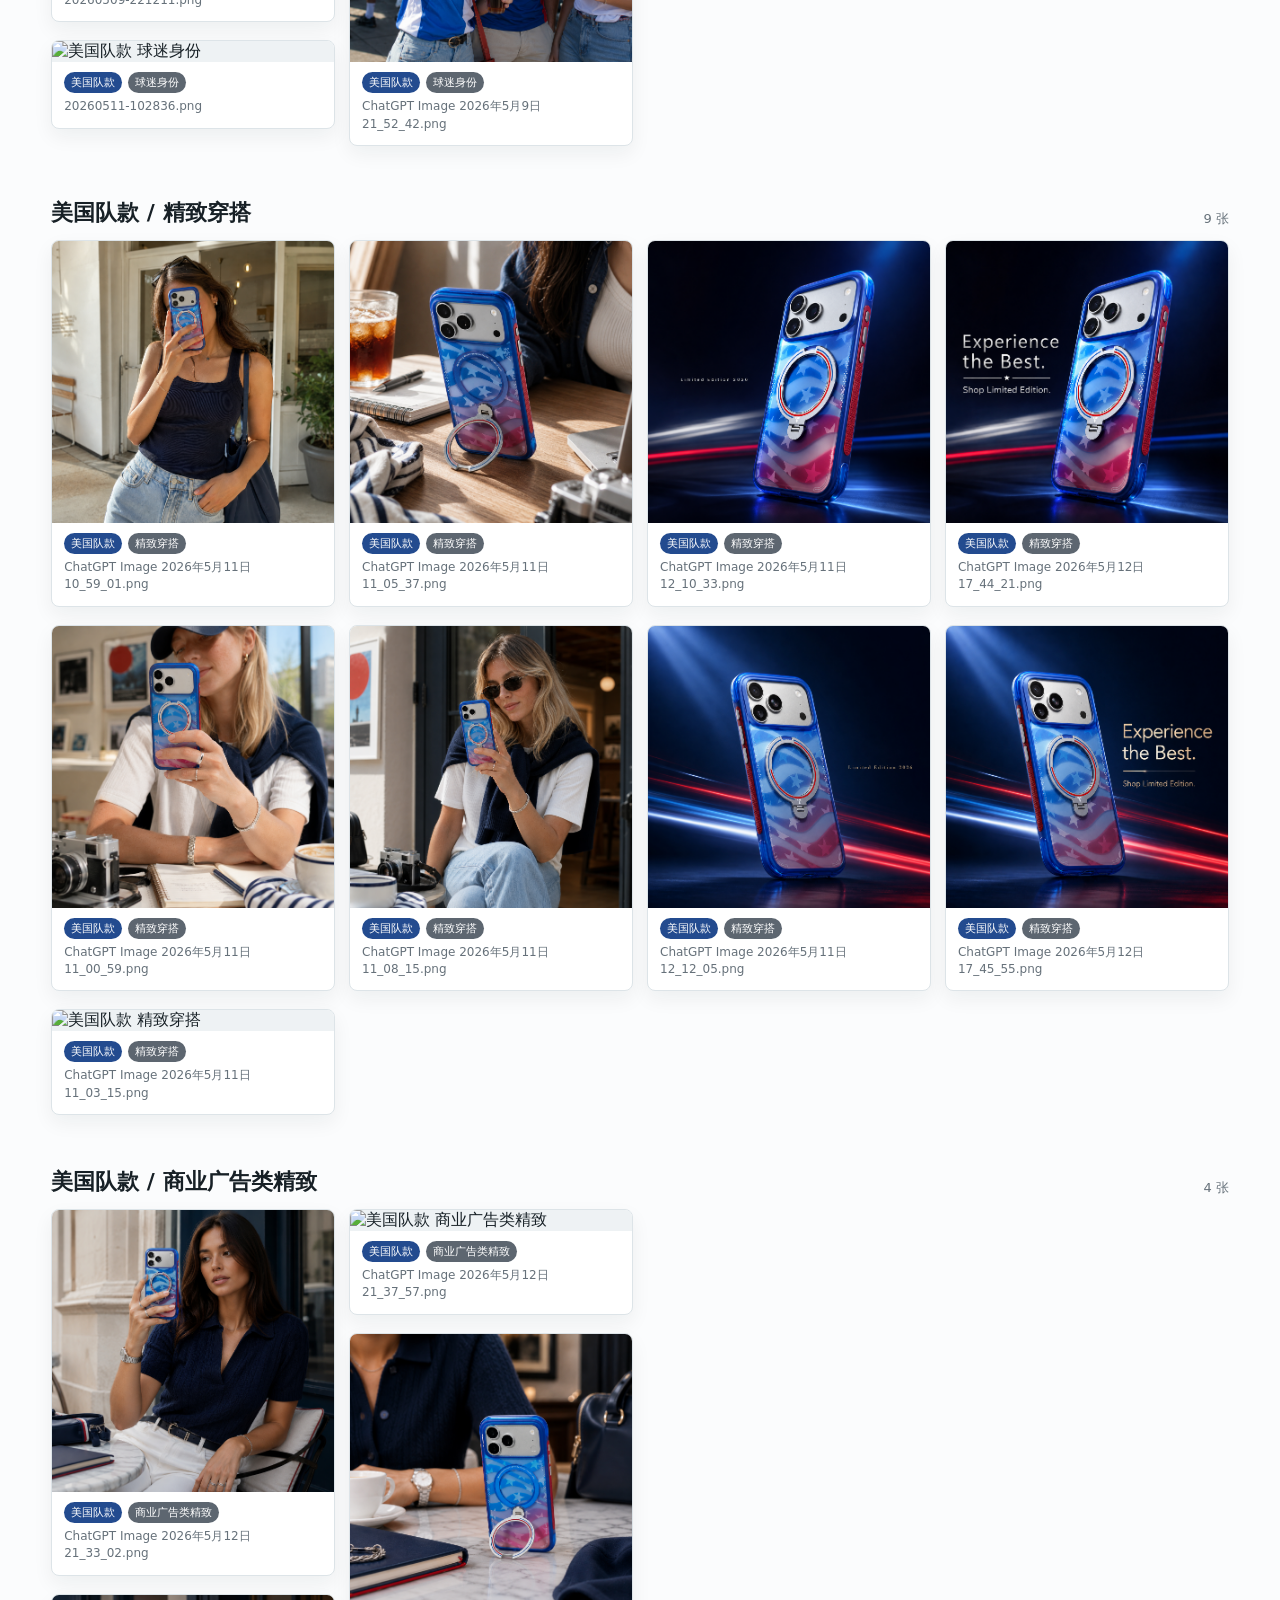
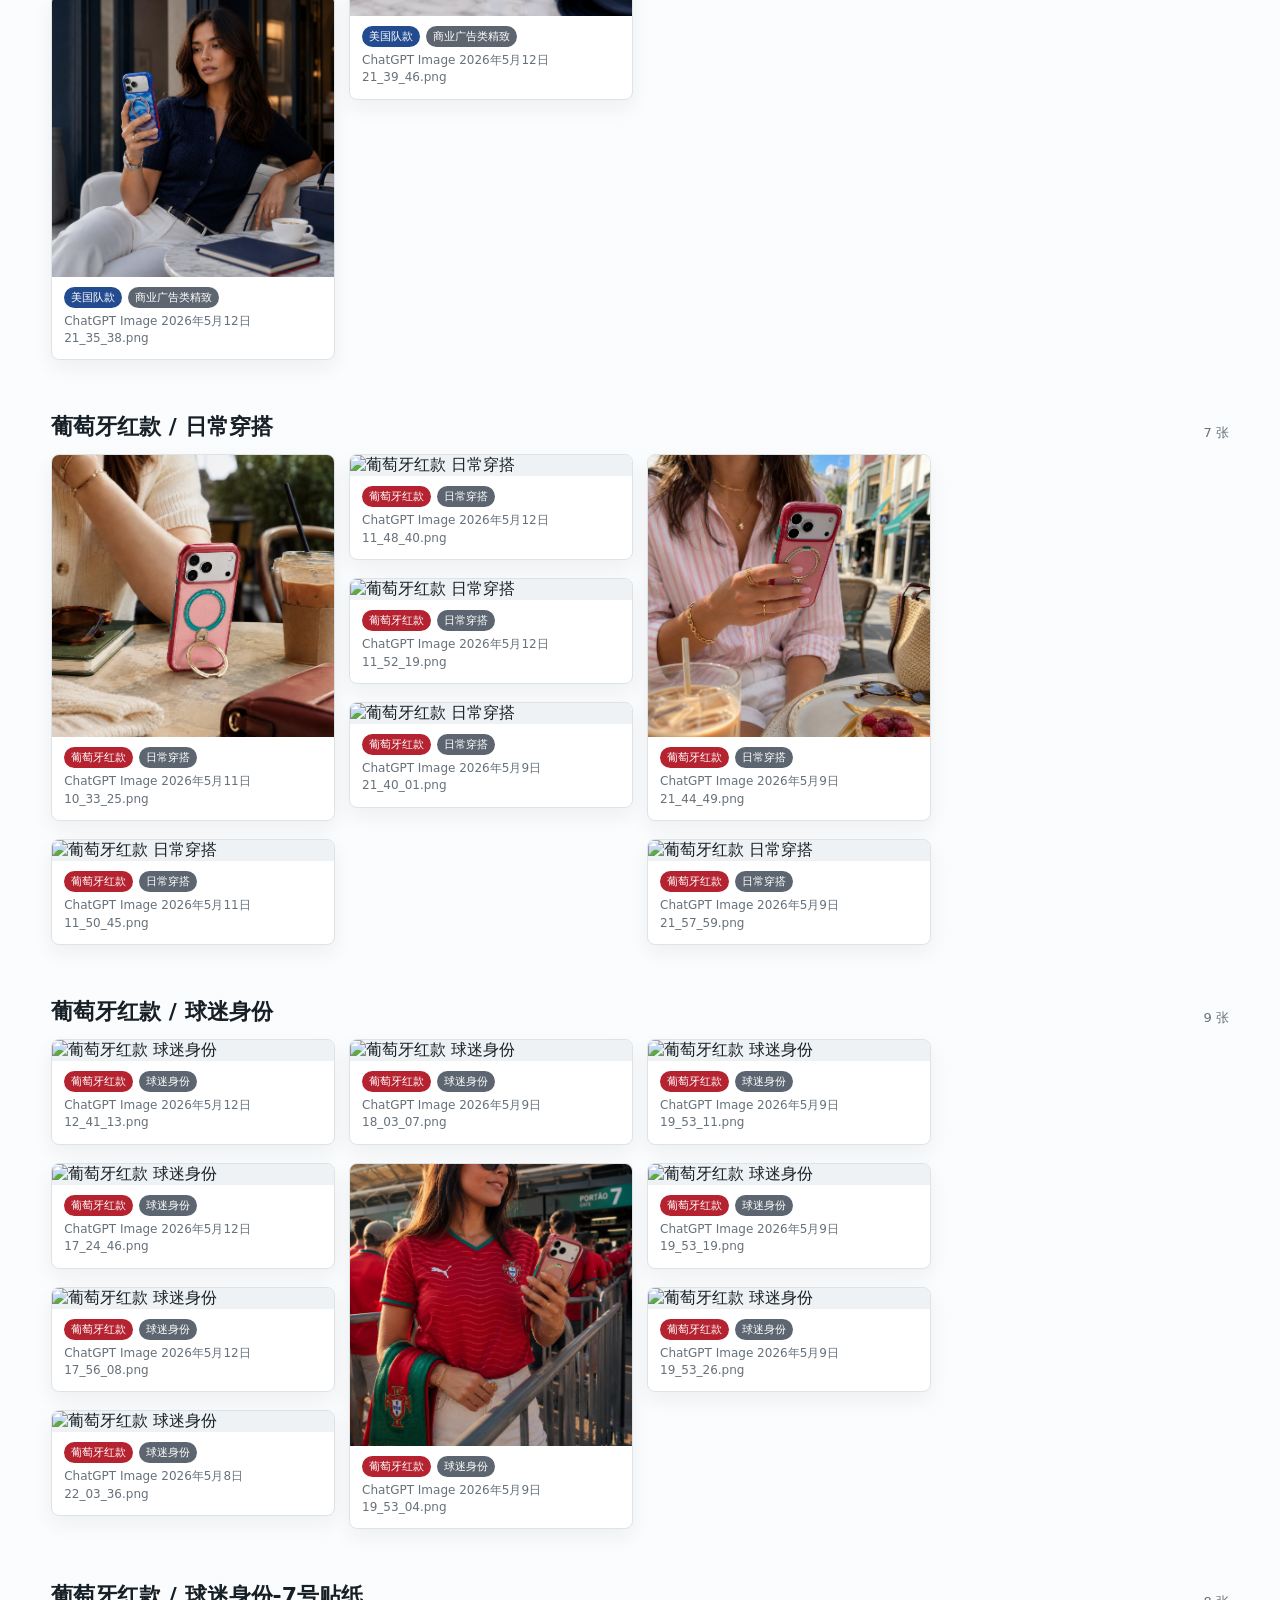
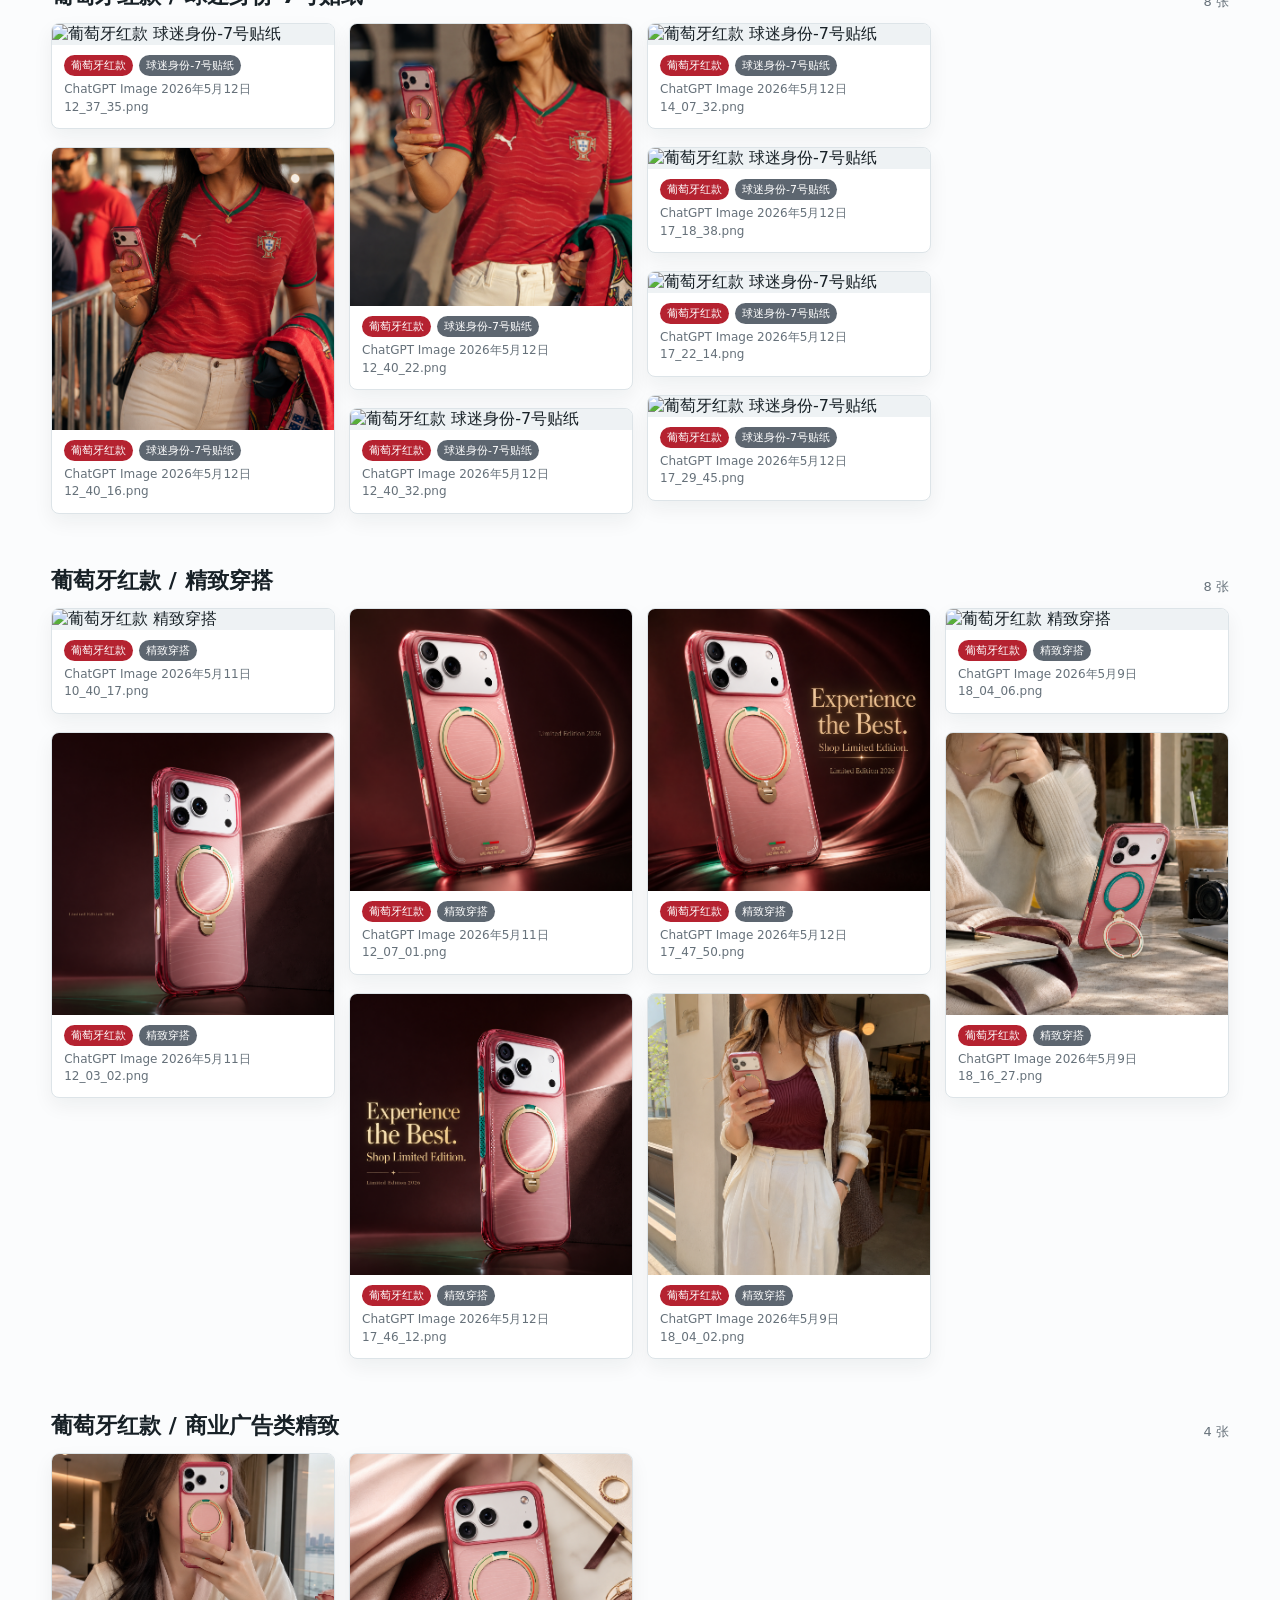
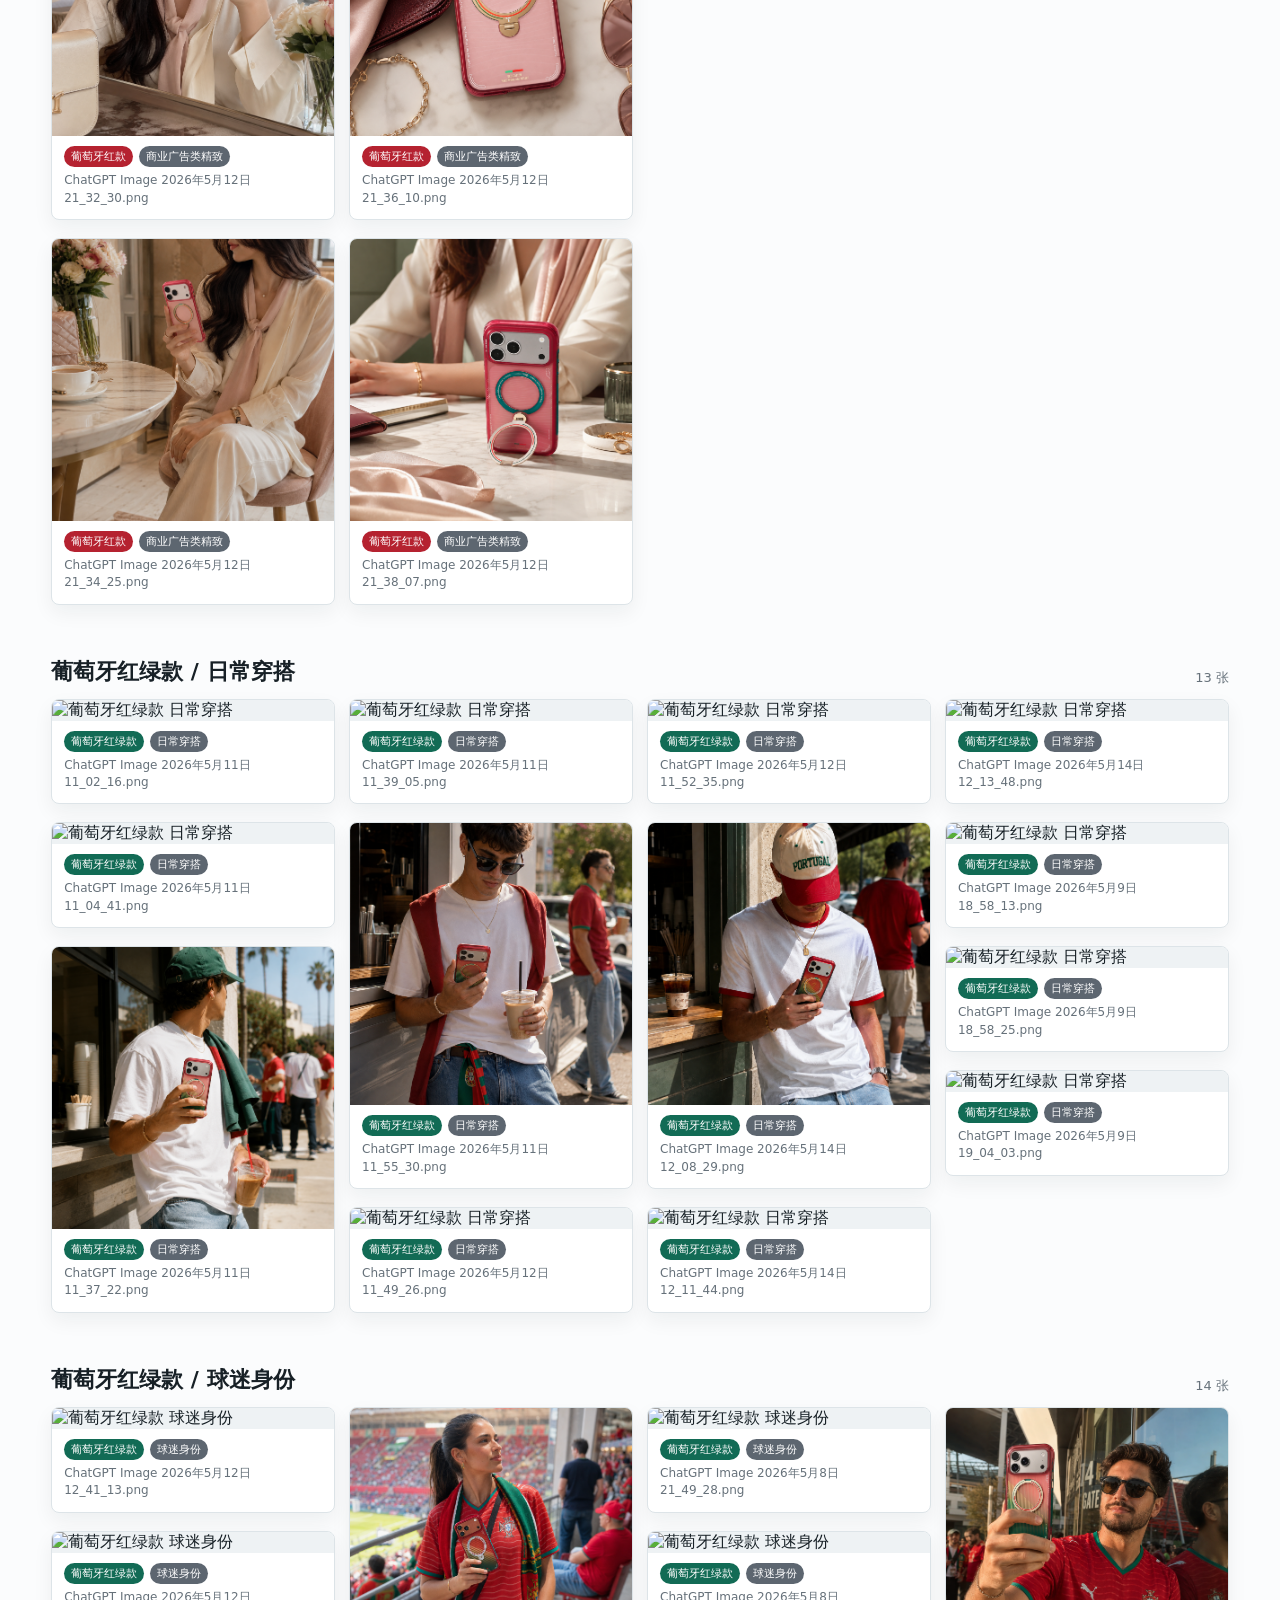
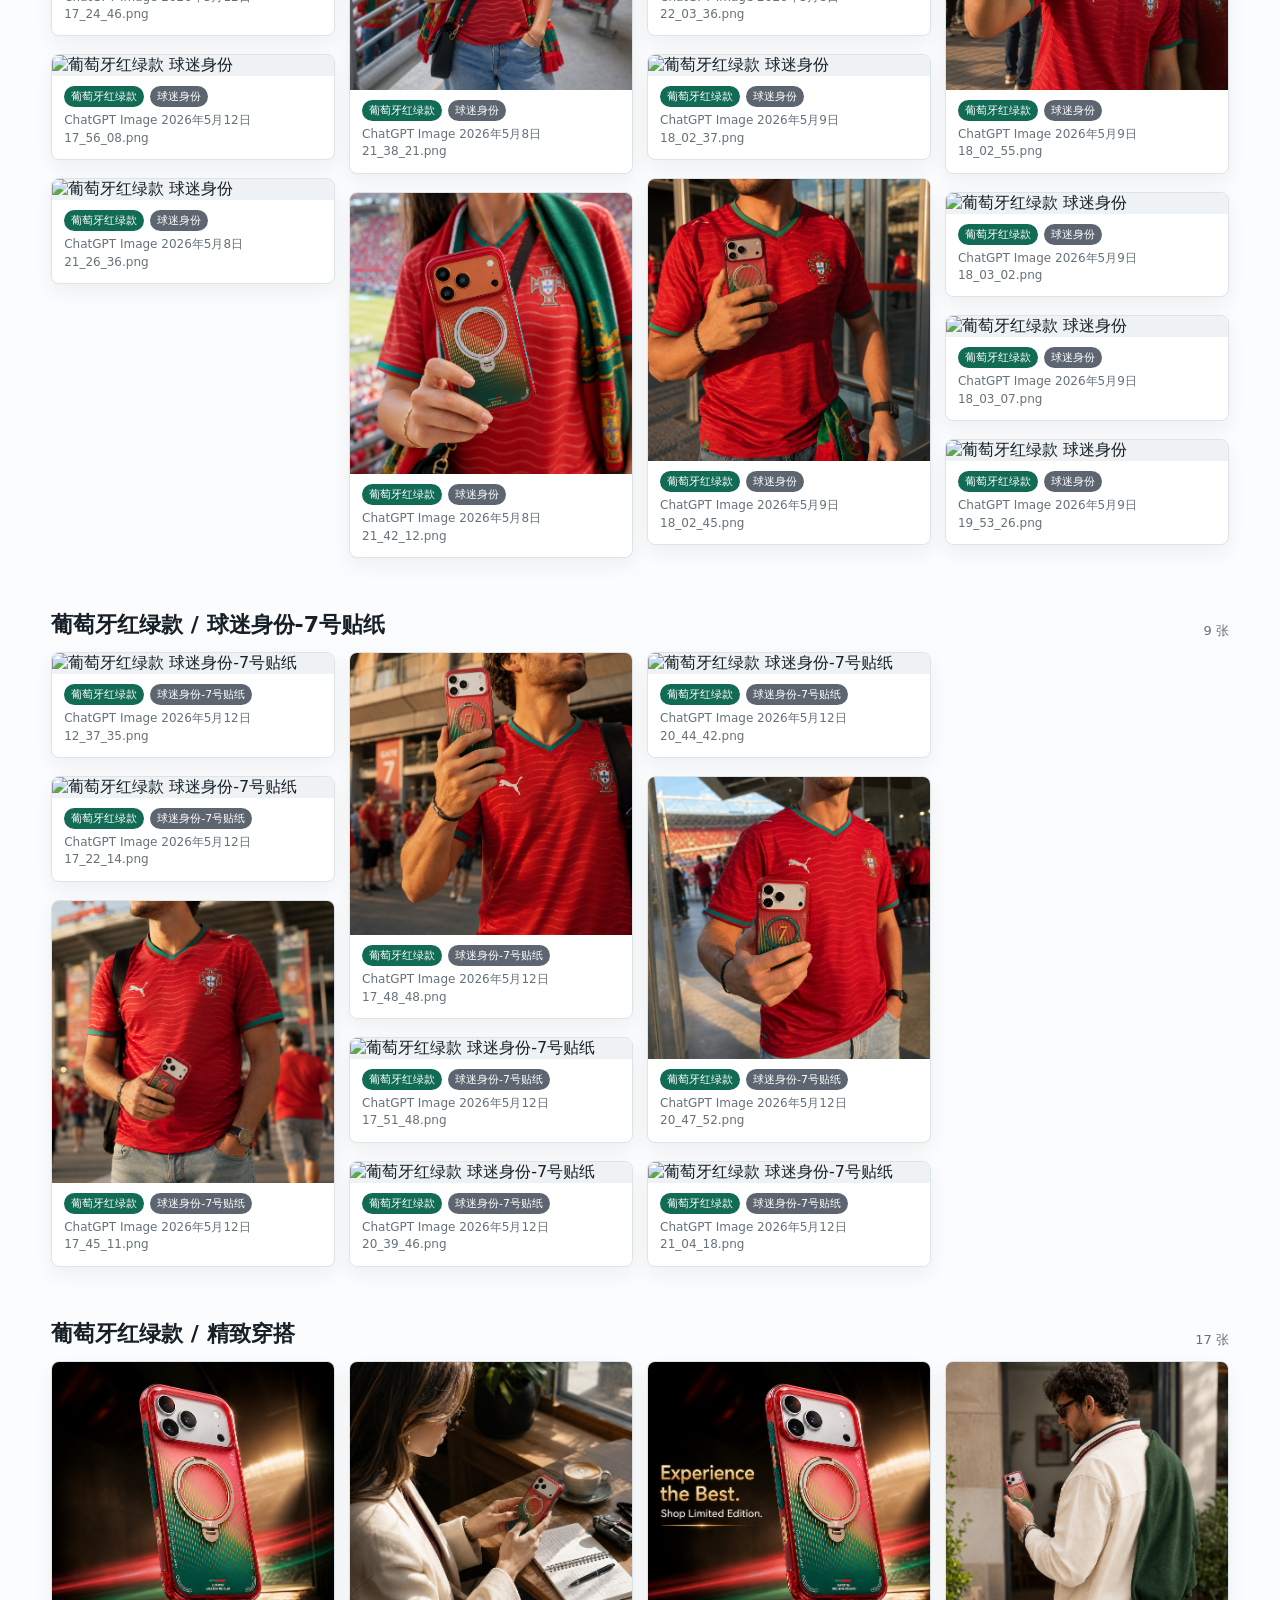
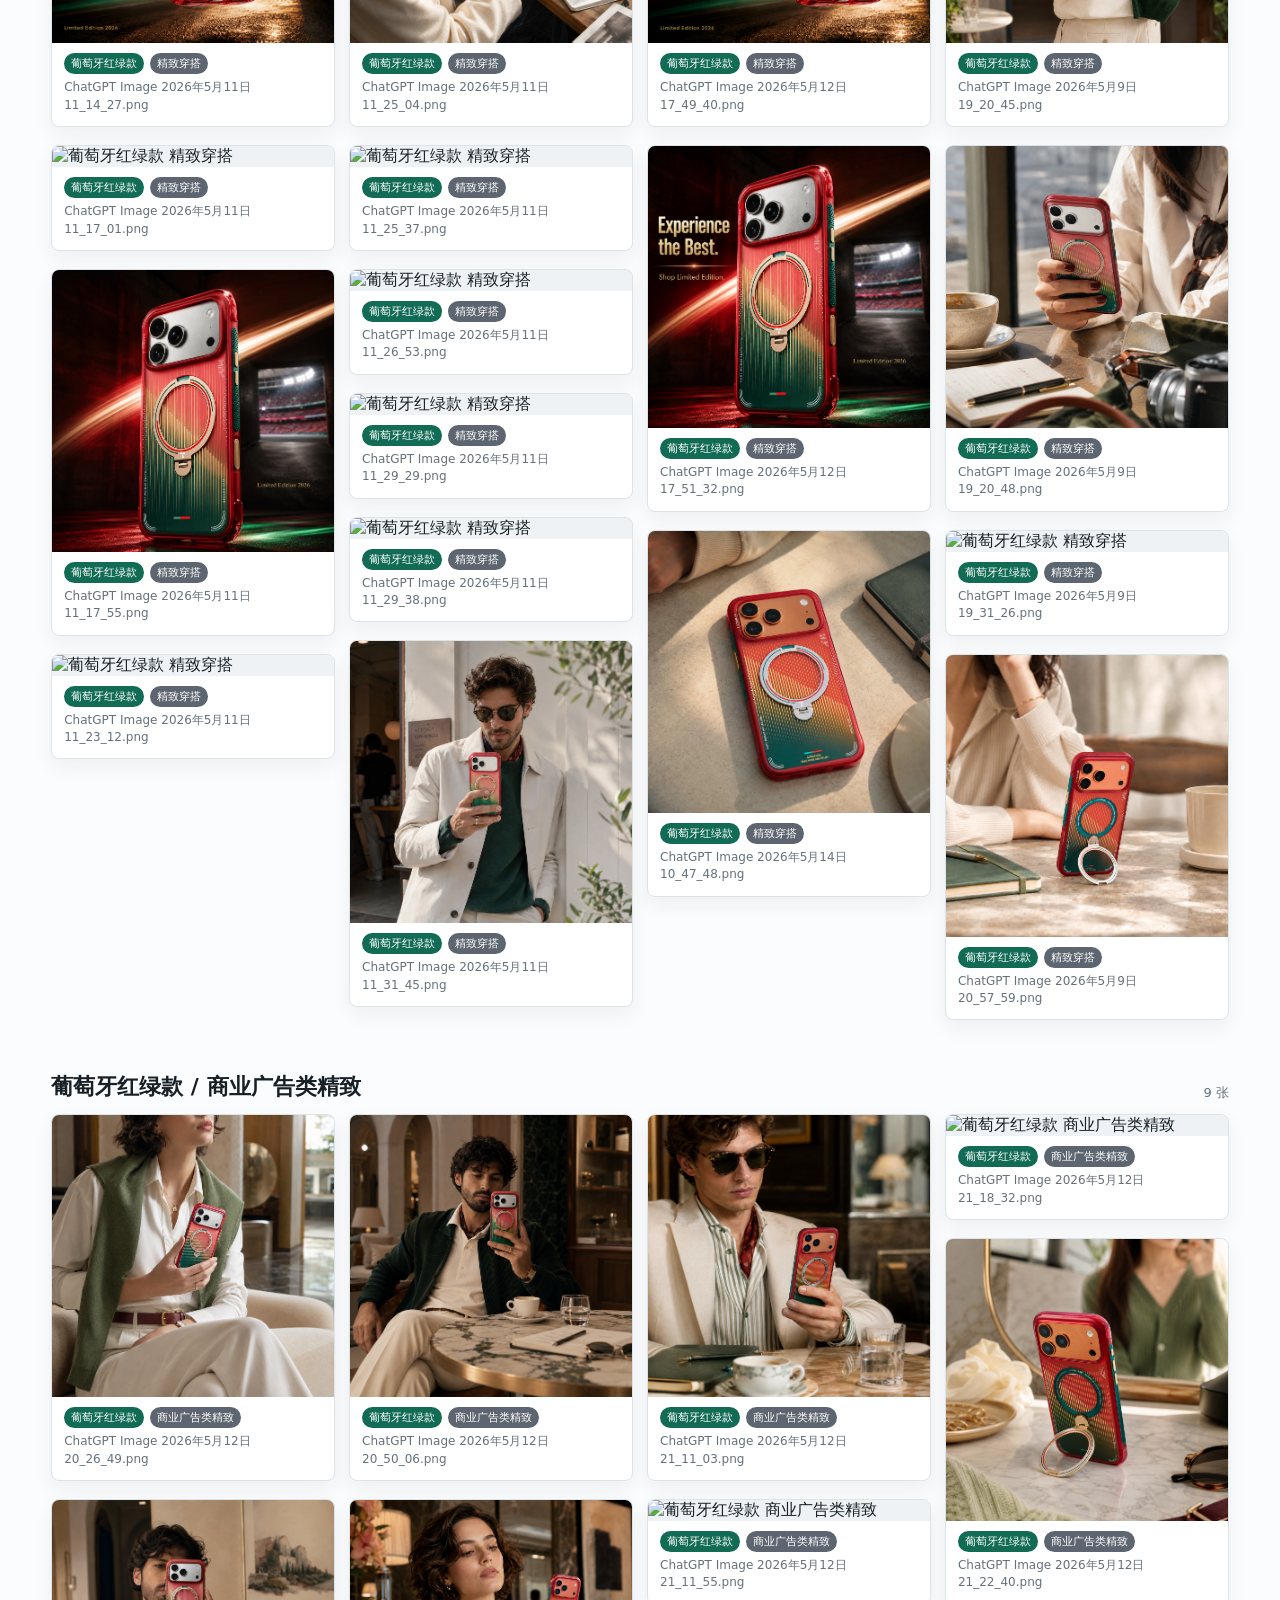
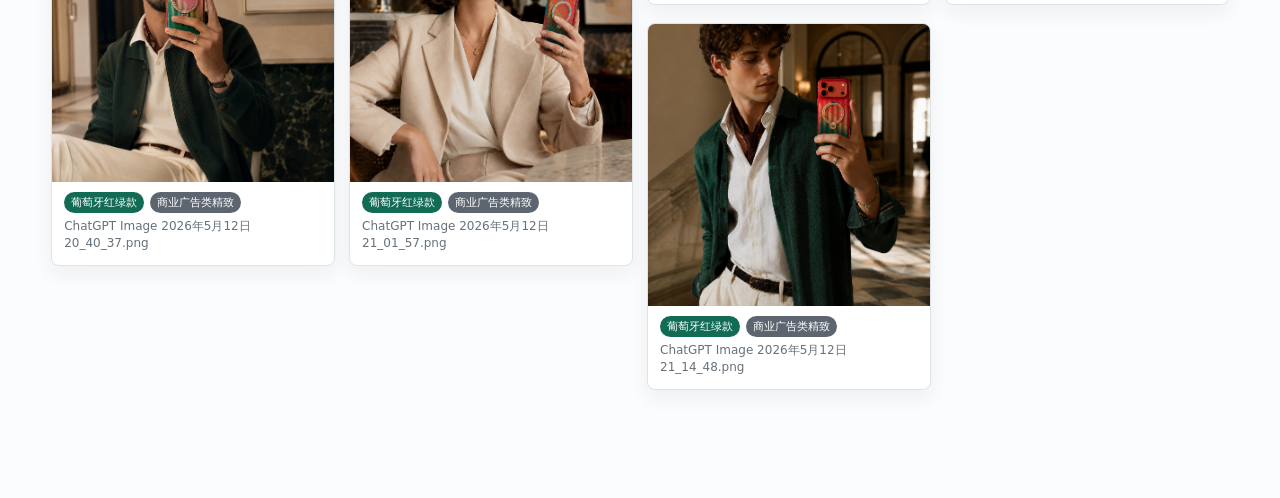
==== commit 4b504513: "Update OOTD gallery structure" ====
--- a/index.html
+++ b/index.html
@@ -340,13 +340,15 @@
         files: [
           "ChatGPT Image 2026年5月11日 12_05_25.png",
           "ChatGPT Image 2026年5月11日 12_07_22.png",
+          "ChatGPT Image 2026年5月12日 11_23_44.png",
+          "ChatGPT Image 2026年5月12日 11_26_30.png",
+          "ChatGPT Image 2026年5月12日 11_52_06.png",
+          "ChatGPT Image 2026年5月12日 11_55_52.png",
           "ChatGPT Image 2026年5月8日 21_26_23.png",
           "ChatGPT Image 2026年5月8日 21_31_22.png",
           "ChatGPT Image 2026年5月8日 21_40_14.png",
           "ChatGPT Image 2026年5月8日 21_42_55.png",
           "ChatGPT Image 2026年5月8日 21_46_21.png",
-          "ChatGPT Image 2026年5月9日 18_03_27.png",
-          "ChatGPT Image 2026年5月9日 18_03_33.png",
           "ChatGPT Image 2026年5月9日 18_03_36.png",
           "ChatGPT Image 2026年5月9日 18_03_40.png",
           "ChatGPT Image 2026年5月9日 20_56_27.png",
@@ -373,7 +375,19 @@
           "ChatGPT Image 2026年5月11日 11_05_37.png",
           "ChatGPT Image 2026年5月11日 11_08_15.png",
           "ChatGPT Image 2026年5月11日 12_10_33.png",
-          "ChatGPT Image 2026年5月11日 12_12_05.png"
+          "ChatGPT Image 2026年5月11日 12_12_05.png",
+          "ChatGPT Image 2026年5月12日 17_44_21.png",
+          "ChatGPT Image 2026年5月12日 17_45_55.png"
+        ]
+      },
+      {
+        team: "美国队款",
+        scene: "商业广告类精致",
+        files: [
+          "ChatGPT Image 2026年5月12日 21_33_02.png",
+          "ChatGPT Image 2026年5月12日 21_35_38.png",
+          "ChatGPT Image 2026年5月12日 21_37_57.png",
+          "ChatGPT Image 2026年5月12日 21_39_46.png"
         ]
       },
       {
@@ -382,6 +396,8 @@
         files: [
           "ChatGPT Image 2026年5月11日 10_33_25.png",
           "ChatGPT Image 2026年5月11日 11_50_45.png",
+          "ChatGPT Image 2026年5月12日 11_48_40.png",
+          "ChatGPT Image 2026年5月12日 11_52_19.png",
           "ChatGPT Image 2026年5月9日 21_40_01.png",
           "ChatGPT Image 2026年5月9日 21_44_49.png",
           "ChatGPT Image 2026年5月9日 21_57_59.png"
@@ -391,6 +407,9 @@
         team: "葡萄牙红款",
         scene: "球迷身份",
         files: [
+          "ChatGPT Image 2026年5月12日 12_41_13.png",
+          "ChatGPT Image 2026年5月12日 17_24_46.png",
+          "ChatGPT Image 2026年5月12日 17_56_08.png",
           "ChatGPT Image 2026年5月8日 22_03_36.png",
           "ChatGPT Image 2026年5月9日 18_03_07.png",
           "ChatGPT Image 2026年5月9日 19_53_04.png",
@@ -401,14 +420,40 @@
       },
       {
         team: "葡萄牙红款",
+        scene: "球迷身份-7号贴纸",
+        files: [
+          "ChatGPT Image 2026年5月12日 12_37_35.png",
+          "ChatGPT Image 2026年5月12日 12_40_16.png",
+          "ChatGPT Image 2026年5月12日 12_40_22.png",
+          "ChatGPT Image 2026年5月12日 12_40_32.png",
+          "ChatGPT Image 2026年5月12日 14_07_32.png",
+          "ChatGPT Image 2026年5月12日 17_18_38.png",
+          "ChatGPT Image 2026年5月12日 17_22_14.png",
+          "ChatGPT Image 2026年5月12日 17_29_45.png"
+        ]
+      },
+      {
+        team: "葡萄牙红款",
         scene: "精致穿搭",
         files: [
           "ChatGPT Image 2026年5月11日 10_40_17.png",
           "ChatGPT Image 2026年5月11日 12_03_02.png",
           "ChatGPT Image 2026年5月11日 12_07_01.png",
+          "ChatGPT Image 2026年5月12日 17_46_12.png",
+          "ChatGPT Image 2026年5月12日 17_47_50.png",
           "ChatGPT Image 2026年5月9日 18_04_02.png",
           "ChatGPT Image 2026年5月9日 18_04_06.png",
           "ChatGPT Image 2026年5月9日 18_16_27.png"
+        ]
+      },
+      {
+        team: "葡萄牙红款",
+        scene: "商业广告类精致",
+        files: [
+          "ChatGPT Image 2026年5月12日 21_32_30.png",
+          "ChatGPT Image 2026年5月12日 21_34_25.png",
+          "ChatGPT Image 2026年5月12日 21_36_10.png",
+          "ChatGPT Image 2026年5月12日 21_38_07.png"
         ]
       },
       {
@@ -419,18 +464,24 @@
           "ChatGPT Image 2026年5月11日 11_04_41.png",
           "ChatGPT Image 2026年5月11日 11_37_22.png",
           "ChatGPT Image 2026年5月11日 11_39_05.png",
-          "ChatGPT Image 2026年5月11日 11_50_53.png",
           "ChatGPT Image 2026年5月11日 11_55_30.png",
+          "ChatGPT Image 2026年5月12日 11_49_26.png",
+          "ChatGPT Image 2026年5月12日 11_52_35.png",
+          "ChatGPT Image 2026年5月14日 12_08_29.png",
+          "ChatGPT Image 2026年5月14日 12_11_44.png",
+          "ChatGPT Image 2026年5月14日 12_13_48.png",
           "ChatGPT Image 2026年5月9日 18_58_13.png",
           "ChatGPT Image 2026年5月9日 18_58_25.png",
-          "ChatGPT Image 2026年5月9日 19_04_03.png",
-          "ChatGPT Image 2026年5月9日 19_20_33.png"
+          "ChatGPT Image 2026年5月9日 19_04_03.png"
         ]
       },
       {
         team: "葡萄牙红绿款",
         scene: "球迷身份",
         files: [
+          "ChatGPT Image 2026年5月12日 12_41_13.png",
+          "ChatGPT Image 2026年5月12日 17_24_46.png",
+          "ChatGPT Image 2026年5月12日 17_56_08.png",
           "ChatGPT Image 2026年5月8日 21_26_36.png",
           "ChatGPT Image 2026年5月8日 21_38_21.png",
           "ChatGPT Image 2026年5月8日 21_42_12.png",
@@ -446,12 +497,26 @@
       },
       {
         team: "葡萄牙红绿款",
+        scene: "球迷身份-7号贴纸",
+        files: [
+          "ChatGPT Image 2026年5月12日 12_37_35.png",
+          "ChatGPT Image 2026年5月12日 17_22_14.png",
+          "ChatGPT Image 2026年5月12日 17_45_11.png",
+          "ChatGPT Image 2026年5月12日 17_48_48.png",
+          "ChatGPT Image 2026年5月12日 17_51_48.png",
+          "ChatGPT Image 2026年5月12日 20_39_46.png",
+          "ChatGPT Image 2026年5月12日 20_44_42.png",
+          "ChatGPT Image 2026年5月12日 20_47_52.png",
+          "ChatGPT Image 2026年5月12日 21_04_18.png"
+        ]
+      },
+      {
+        team: "葡萄牙红绿款",
         scene: "精致穿搭",
         files: [
           "ChatGPT Image 2026年5月11日 11_14_27.png",
           "ChatGPT Image 2026年5月11日 11_17_01.png",
           "ChatGPT Image 2026年5月11日 11_17_55.png",
-          "ChatGPT Image 2026年5月11日 11_21_35.png",
           "ChatGPT Image 2026年5月11日 11_23_12.png",
           "ChatGPT Image 2026年5月11日 11_25_04.png",
           "ChatGPT Image 2026年5月11日 11_25_37.png",
@@ -459,6 +524,9 @@
           "ChatGPT Image 2026年5月11日 11_29_29.png",
           "ChatGPT Image 2026年5月11日 11_29_38.png",
           "ChatGPT Image 2026年5月11日 11_31_45.png",
+          "ChatGPT Image 2026年5月12日 17_49_40.png",
+          "ChatGPT Image 2026年5月12日 17_51_32.png",
+          "ChatGPT Image 2026年5月14日 10_47_48.png",
           "ChatGPT Image 2026年5月9日 19_20_45.png",
           "ChatGPT Image 2026年5月9日 19_20_48.png",
           "ChatGPT Image 2026年5月9日 19_31_26.png",
@@ -466,81 +534,8 @@
         ]
       },
       {
-        team: "0512修改",
-        scene: "基础修改",
-        path: "0512修改",
-        files: [
-          "ChatGPT Image 2026年5月12日 11_23_44.png",
-          "ChatGPT Image 2026年5月12日 11_26_30.png",
-          "ChatGPT Image 2026年5月12日 11_48_40.png",
-          "ChatGPT Image 2026年5月12日 11_49_26.png",
-          "ChatGPT Image 2026年5月12日 11_52_06.png",
-          "ChatGPT Image 2026年5月12日 11_52_19.png",
-          "ChatGPT Image 2026年5月12日 11_52_35.png",
-          "ChatGPT Image 2026年5月12日 11_55_52.png"
-        ]
-      },
-      {
-        team: "0512修改",
-        scene: "加7贴纸",
-        path: "0512修改/加7贴纸",
-        files: [
-          "ChatGPT Image 2026年5月12日 12_37_35.png",
-          "ChatGPT Image 2026年5月12日 12_41_13.png",
-          "ChatGPT Image 2026年5月12日 17_22_14.png",
-          "ChatGPT Image 2026年5月12日 17_24_46.png"
-        ]
-      },
-      {
-        team: "0512修改",
-        scene: "加7贴纸 / 红",
-        path: "0512修改/加7贴纸/红",
-        files: [
-          "ChatGPT Image 2026年5月12日 12_40_16.png",
-          "ChatGPT Image 2026年5月12日 12_40_22.png",
-          "ChatGPT Image 2026年5月12日 12_40_32.png",
-          "ChatGPT Image 2026年5月12日 14_07_32.png",
-          "ChatGPT Image 2026年5月12日 17_18_38.png",
-          "ChatGPT Image 2026年5月12日 17_29_45.png"
-        ]
-      },
-      {
-        team: "0512修改",
-        scene: "加7贴纸 / 红绿",
-        path: "0512修改/加7贴纸/红绿",
-        files: [
-          "ChatGPT Image 2026年5月12日 17_45_11.png",
-          "ChatGPT Image 2026年5月12日 17_48_48.png",
-          "ChatGPT Image 2026年5月12日 17_51_48.png",
-          "ChatGPT Image 2026年5月12日 20_39_46.png",
-          "ChatGPT Image 2026年5月12日 20_44_42.png",
-          "ChatGPT Image 2026年5月12日 20_47_52.png",
-          "ChatGPT Image 2026年5月12日 21_04_18.png"
-        ]
-      },
-      {
-        team: "0512修改",
-        scene: "加文案",
-        path: "0512修改/加文案",
-        files: [
-          "ChatGPT Image 2026年5月12日 12_41_13.png",
-          "ChatGPT Image 2026年5月12日 17_24_46.png",
-          "ChatGPT Image 2026年5月12日 17_44_21.png",
-          "ChatGPT Image 2026年5月12日 17_45_55.png",
-          "ChatGPT Image 2026年5月12日 17_46_12.png",
-          "ChatGPT Image 2026年5月12日 17_47_50.png",
-          "ChatGPT Image 2026年5月12日 17_49_40.png",
-          "ChatGPT Image 2026年5月12日 17_51_32.png",
-          "ChatGPT Image 2026年5月12日 17_53_33.png",
-          "ChatGPT Image 2026年5月12日 17_56_08.png",
-          "ChatGPT Image 2026年5月12日 18_02_47.png",
-          "ChatGPT Image 2026年5月12日 20_18_06.png"
-        ]
-      },
-      {
-        team: "0512修改",
-        scene: "更商业更精致 / 葡萄牙红绿",
-        path: "0512修改/更商业更精致/葡萄牙红绿",
+        team: "葡萄牙红绿款",
+        scene: "商业广告类精致",
         files: [
           "ChatGPT Image 2026年5月12日 20_26_49.png",
           "ChatGPT Image 2026年5月12日 20_40_37.png",
@@ -551,28 +546,6 @@
           "ChatGPT Image 2026年5月12日 21_14_48.png",
           "ChatGPT Image 2026年5月12日 21_18_32.png",
           "ChatGPT Image 2026年5月12日 21_22_40.png"
-        ]
-      },
-      {
-        team: "0512修改",
-        scene: "更商业更精致 / 葡萄牙红",
-        path: "0512修改/更商业更精致/葡萄牙红",
-        files: [
-          "ChatGPT Image 2026年5月12日 21_32_30.png",
-          "ChatGPT Image 2026年5月12日 21_34_25.png",
-          "ChatGPT Image 2026年5月12日 21_36_10.png",
-          "ChatGPT Image 2026年5月12日 21_38_07.png"
-        ]
-      },
-      {
-        team: "0512修改",
-        scene: "更商业更精致 / 美国队",
-        path: "0512修改/更商业更精致/美国队",
-        files: [
-          "ChatGPT Image 2026年5月12日 21_33_02.png",
-          "ChatGPT Image 2026年5月12日 21_35_38.png",
-          "ChatGPT Image 2026年5月12日 21_37_57.png",
-          "ChatGPT Image 2026年5月12日 21_39_46.png"
         ]
       }
     ];
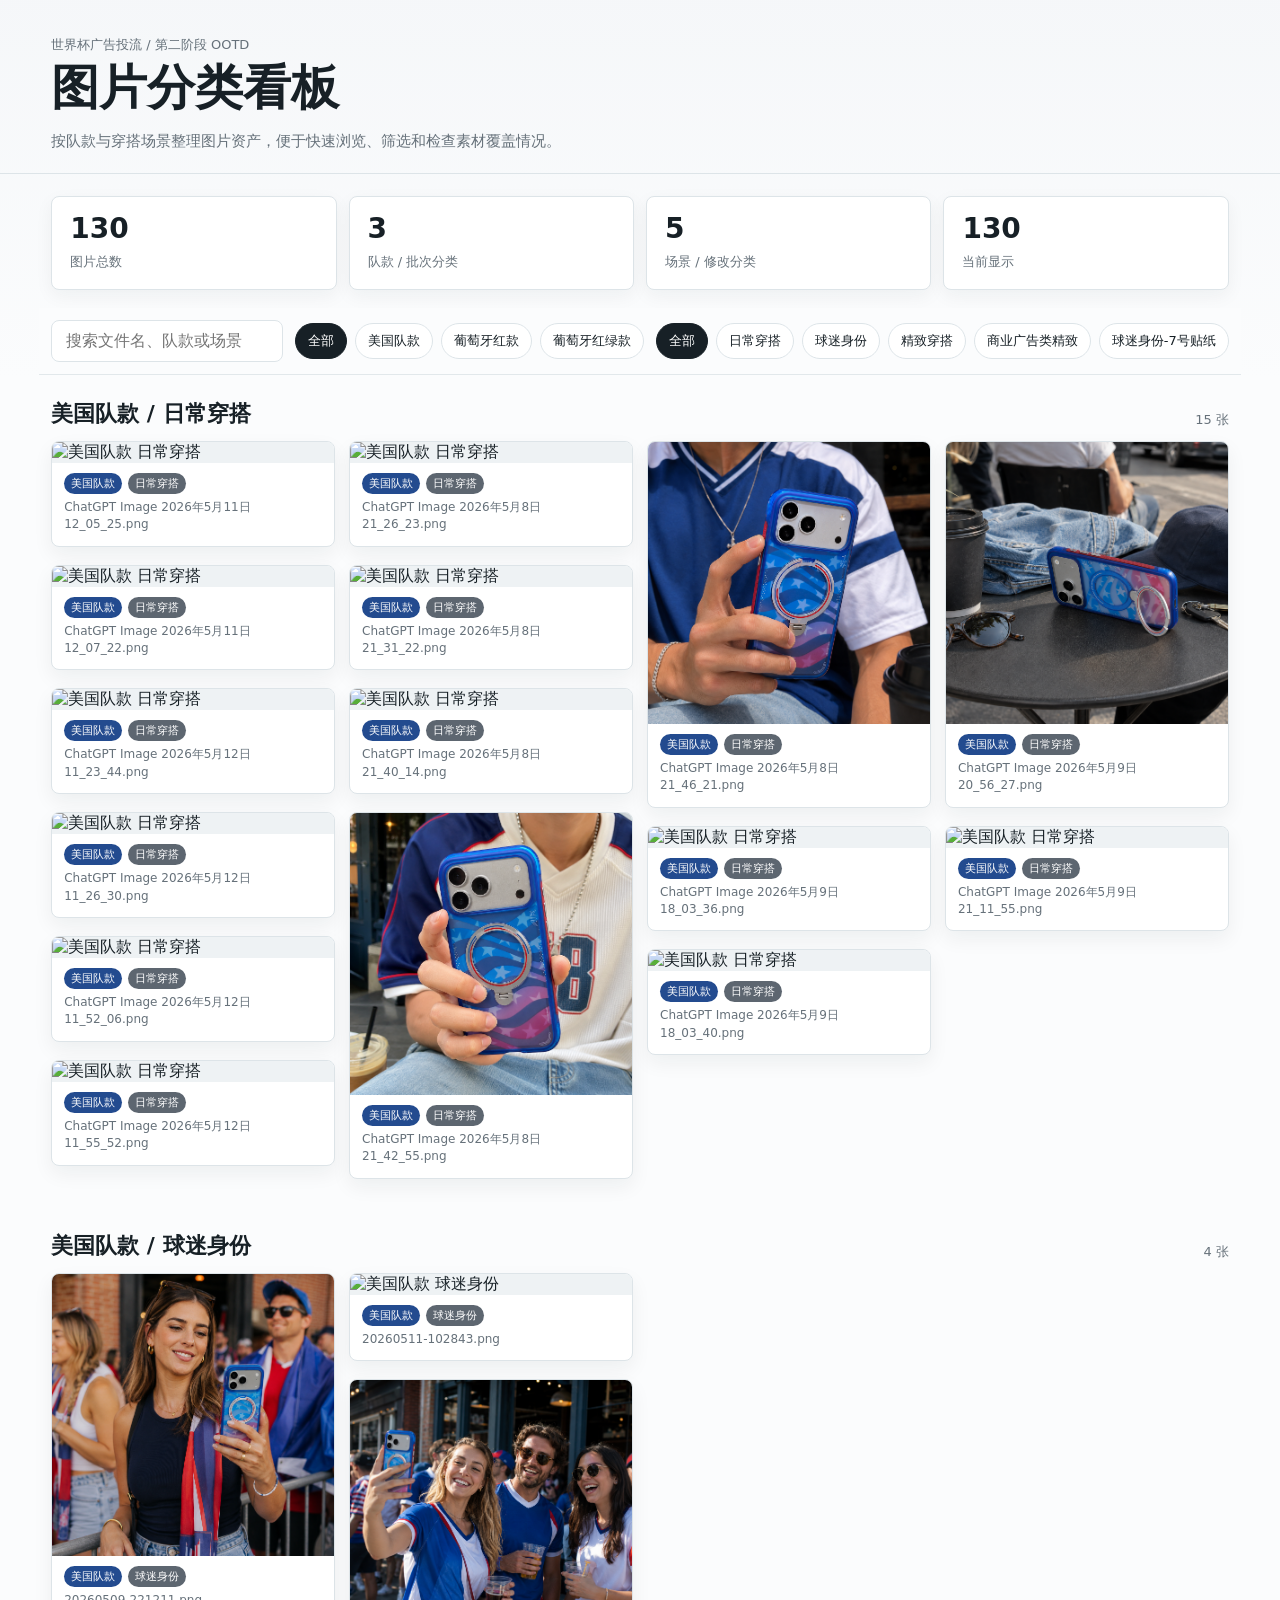
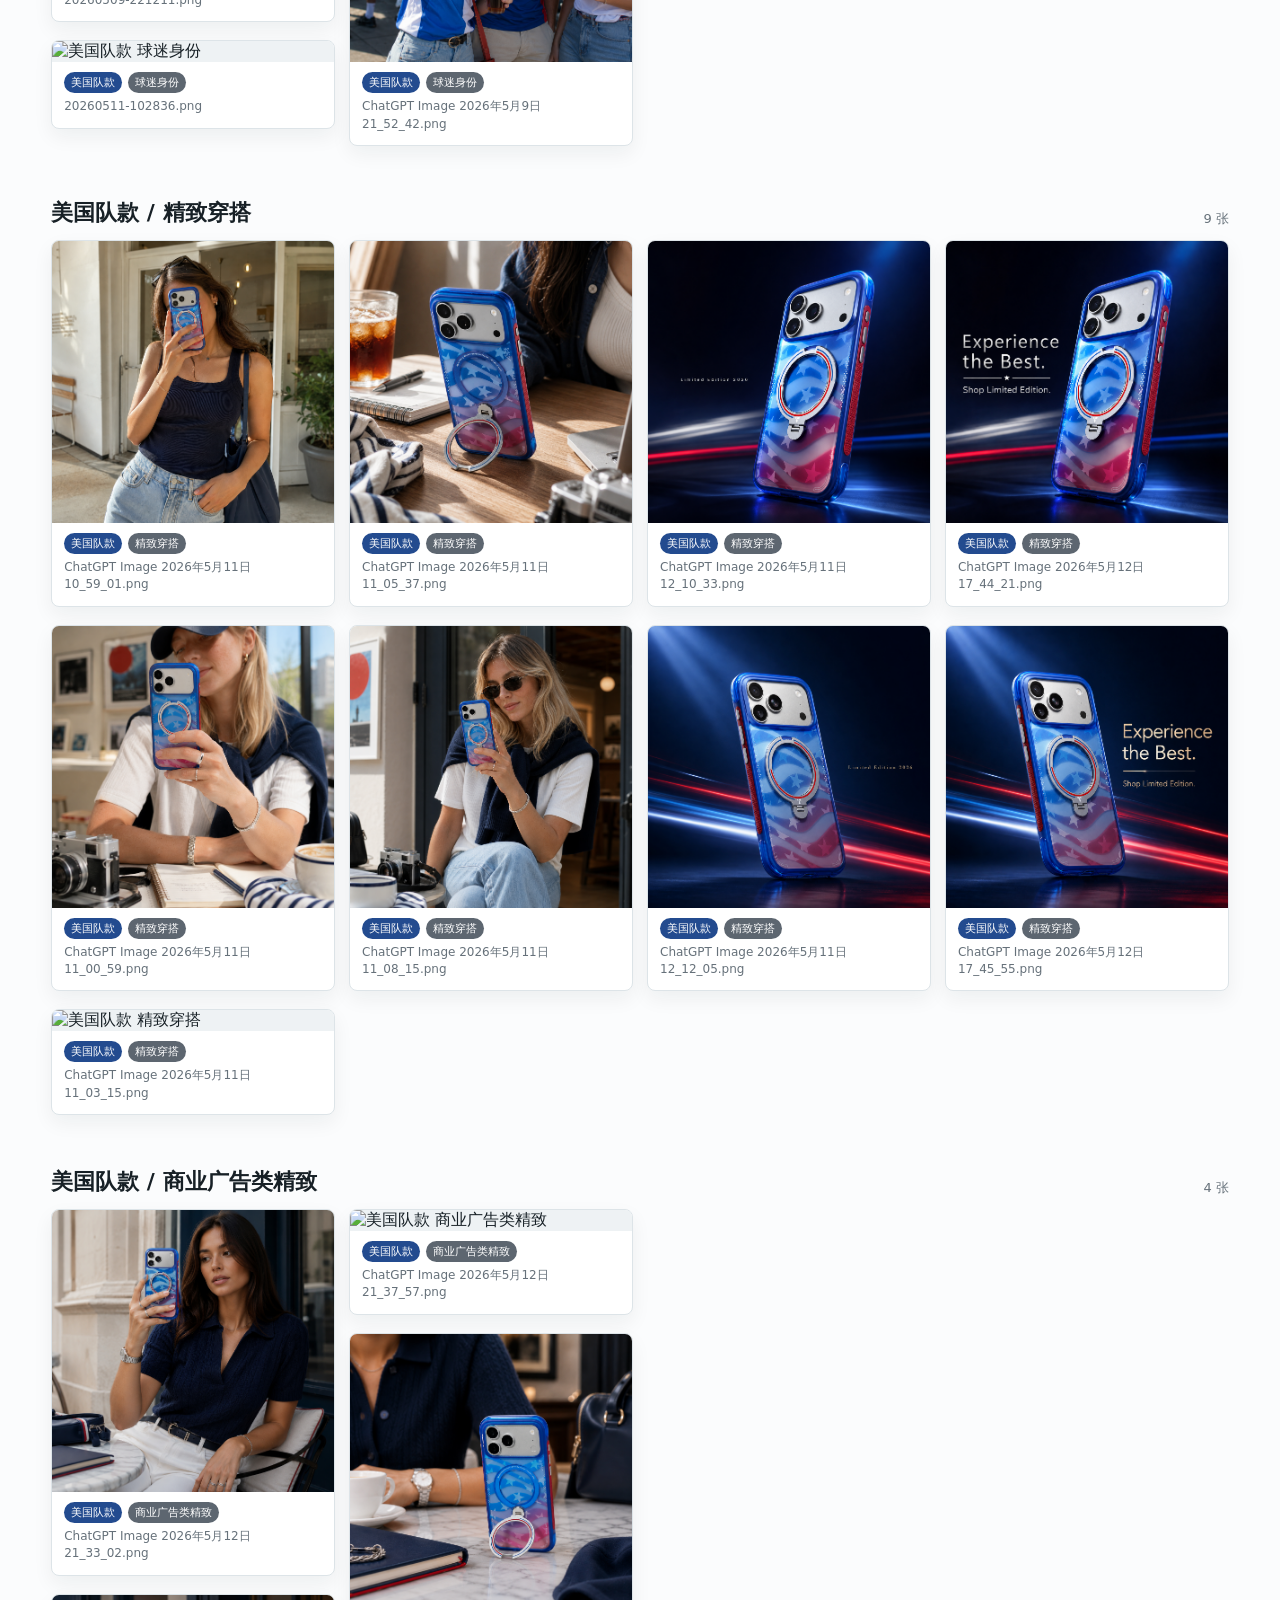
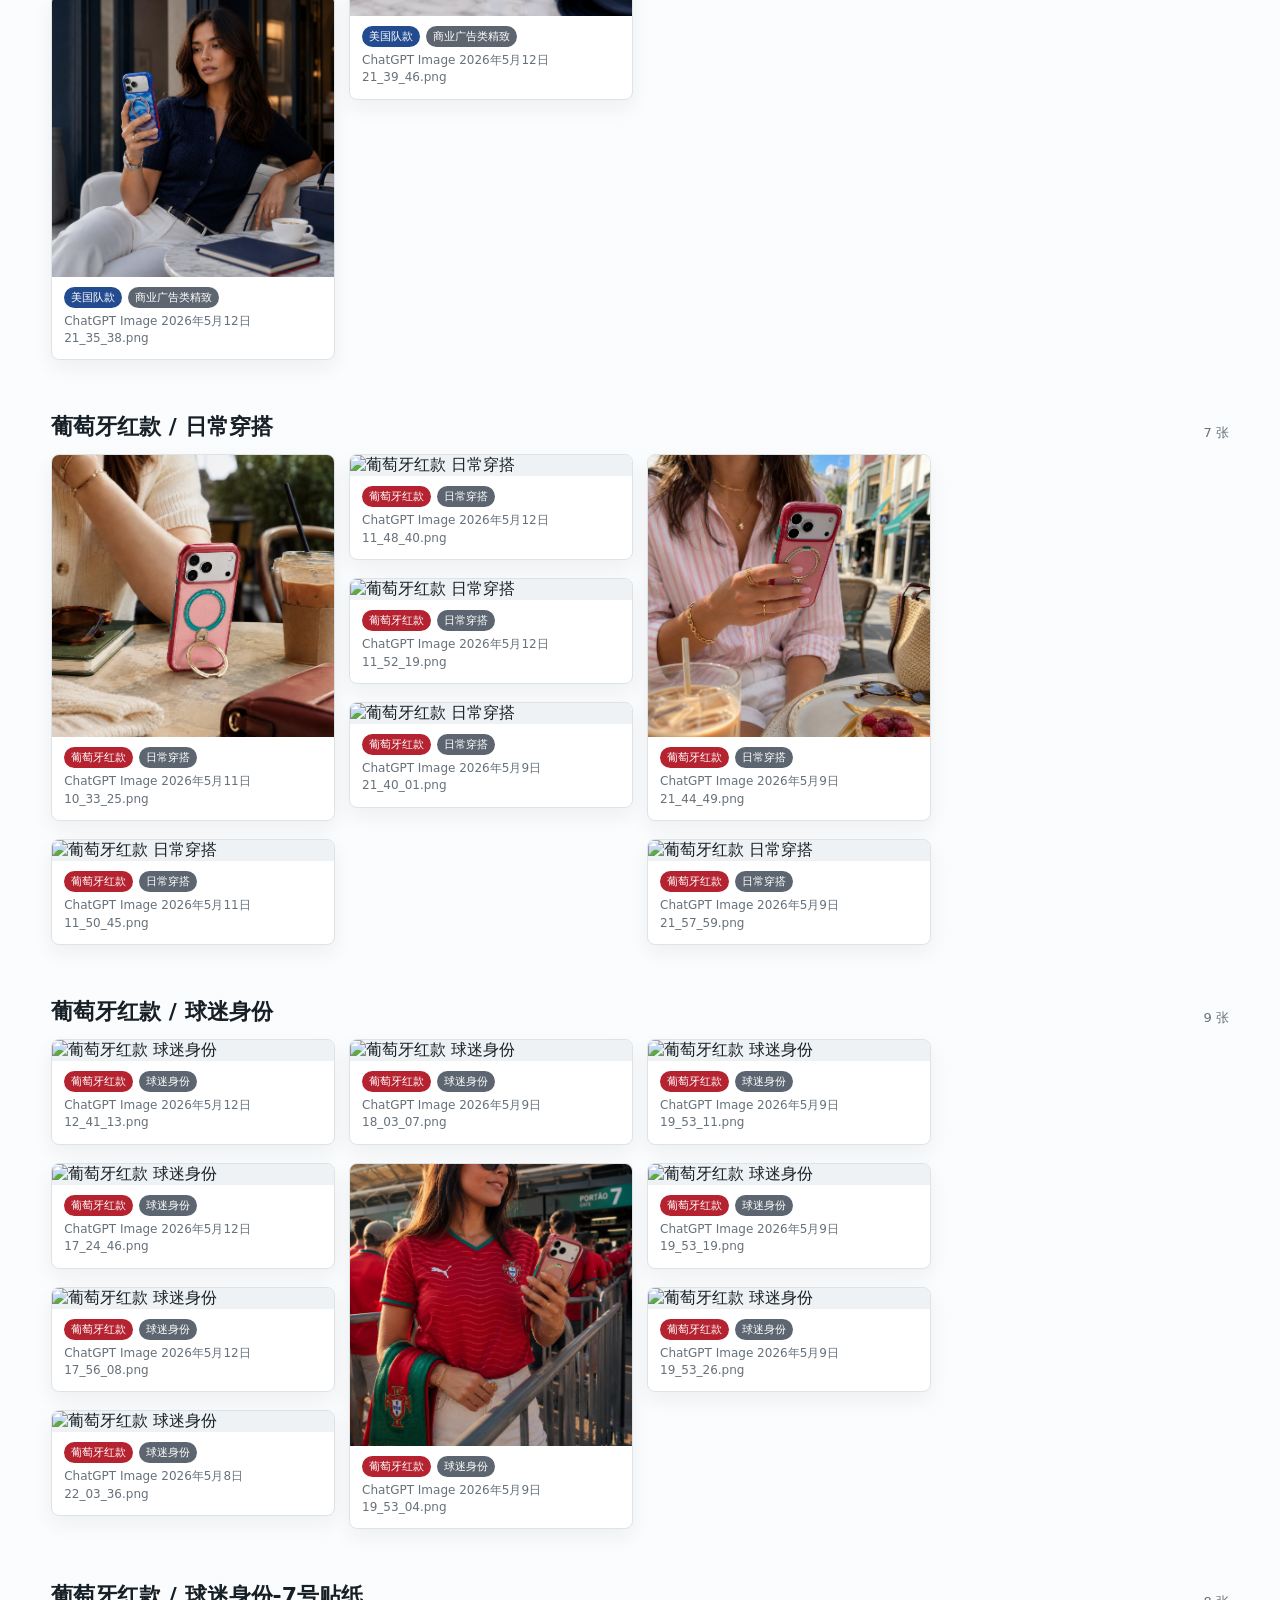
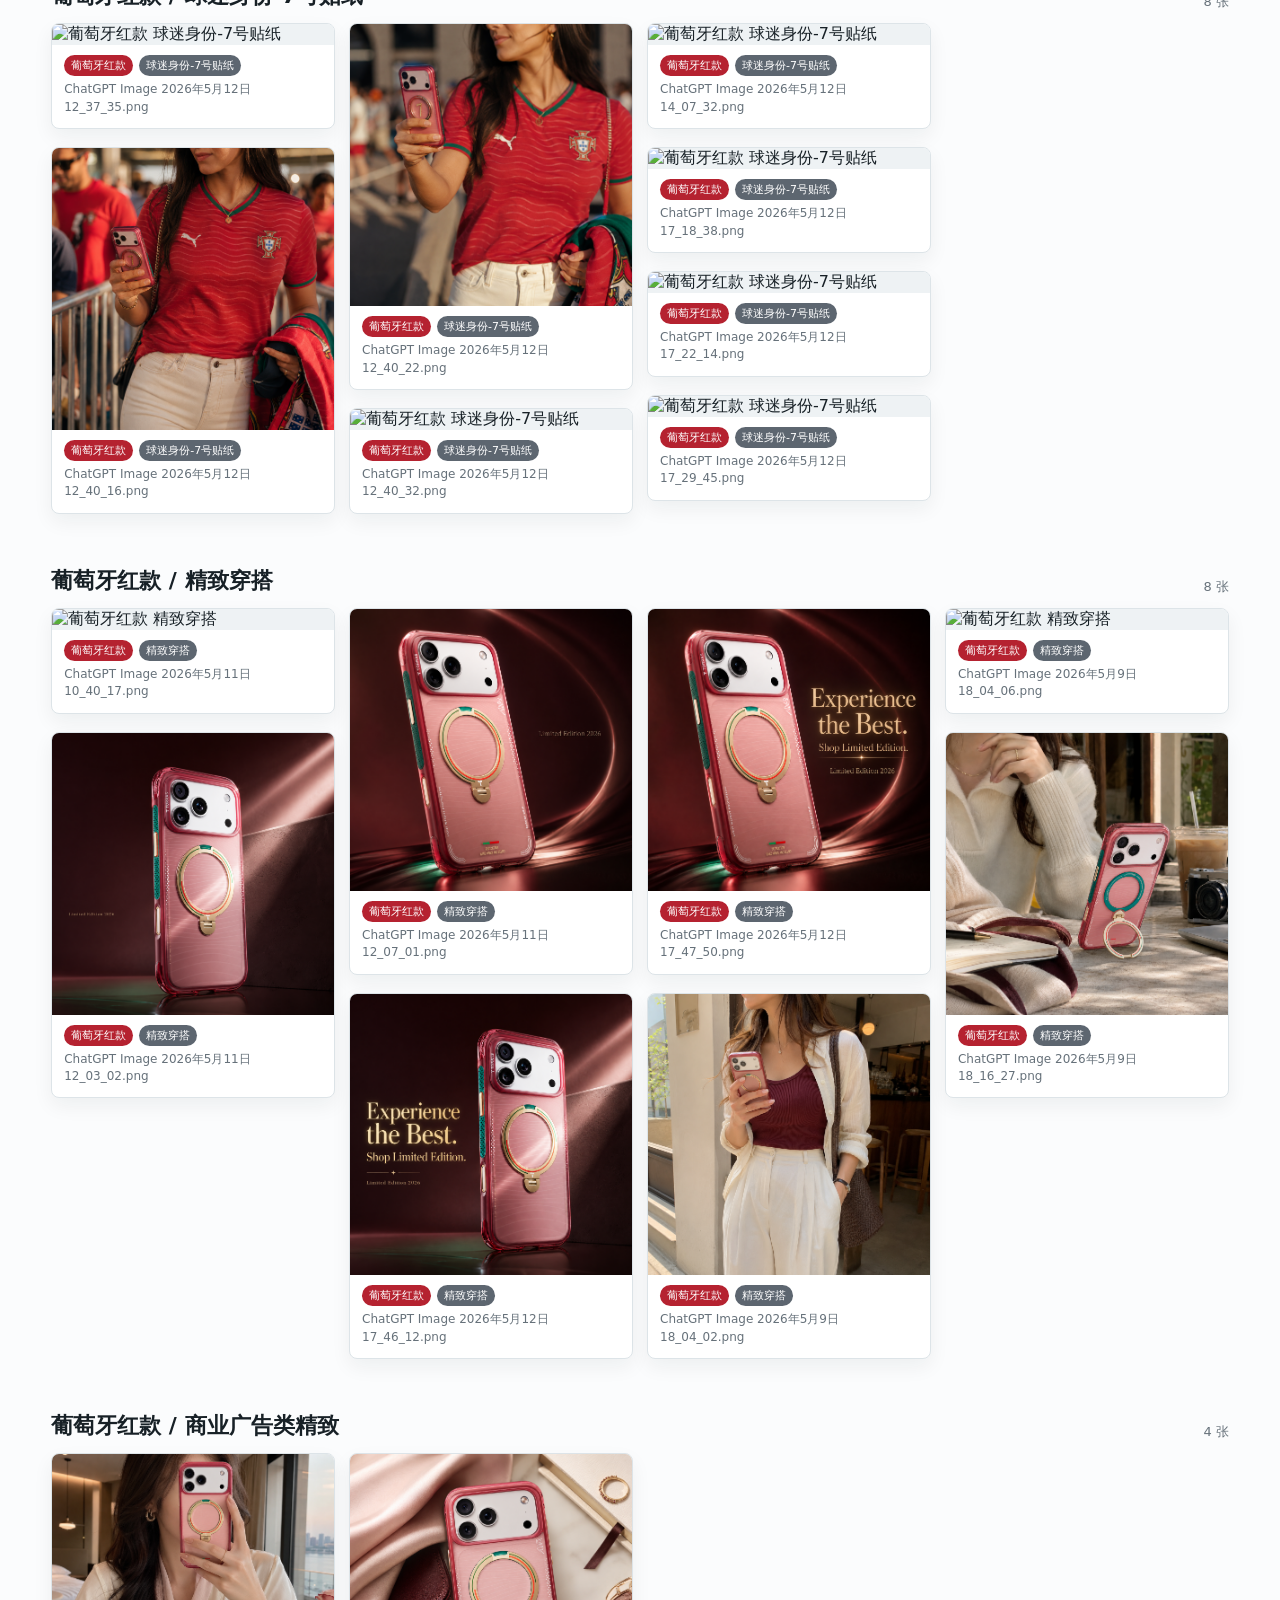
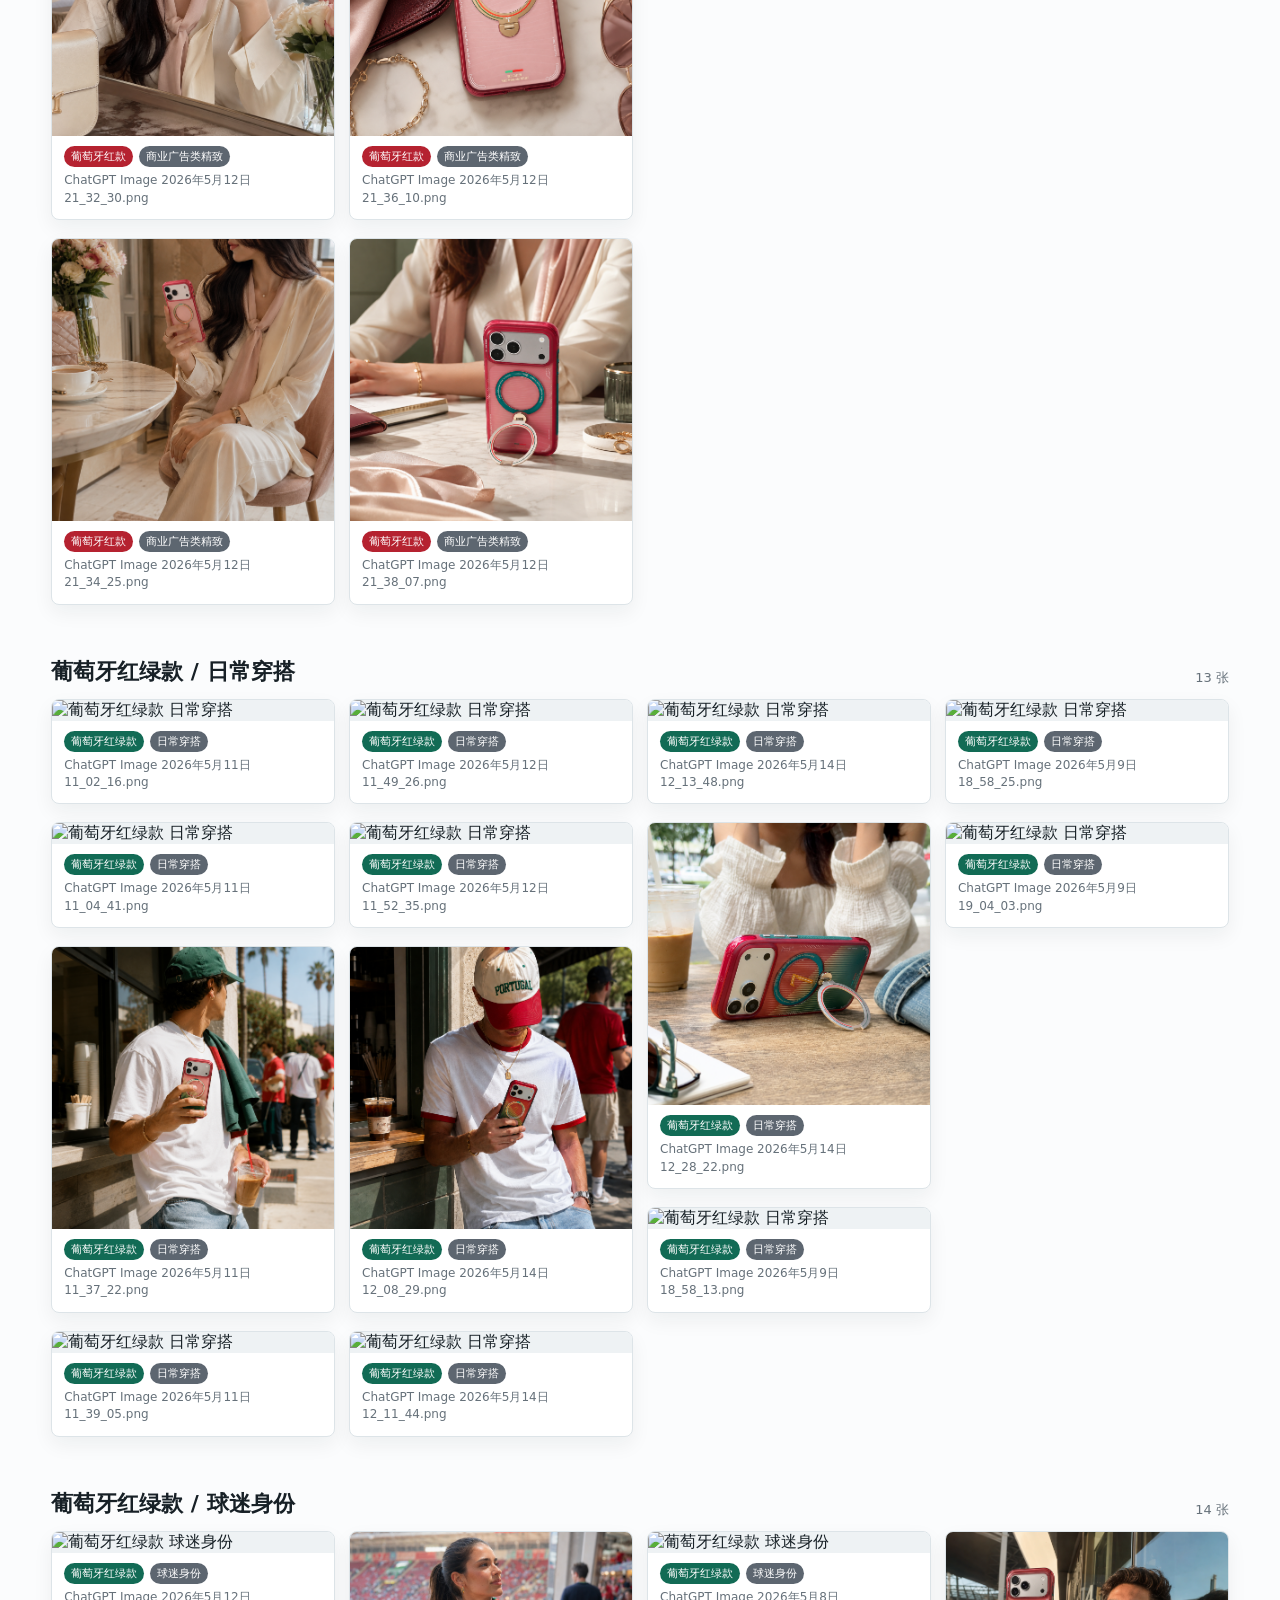
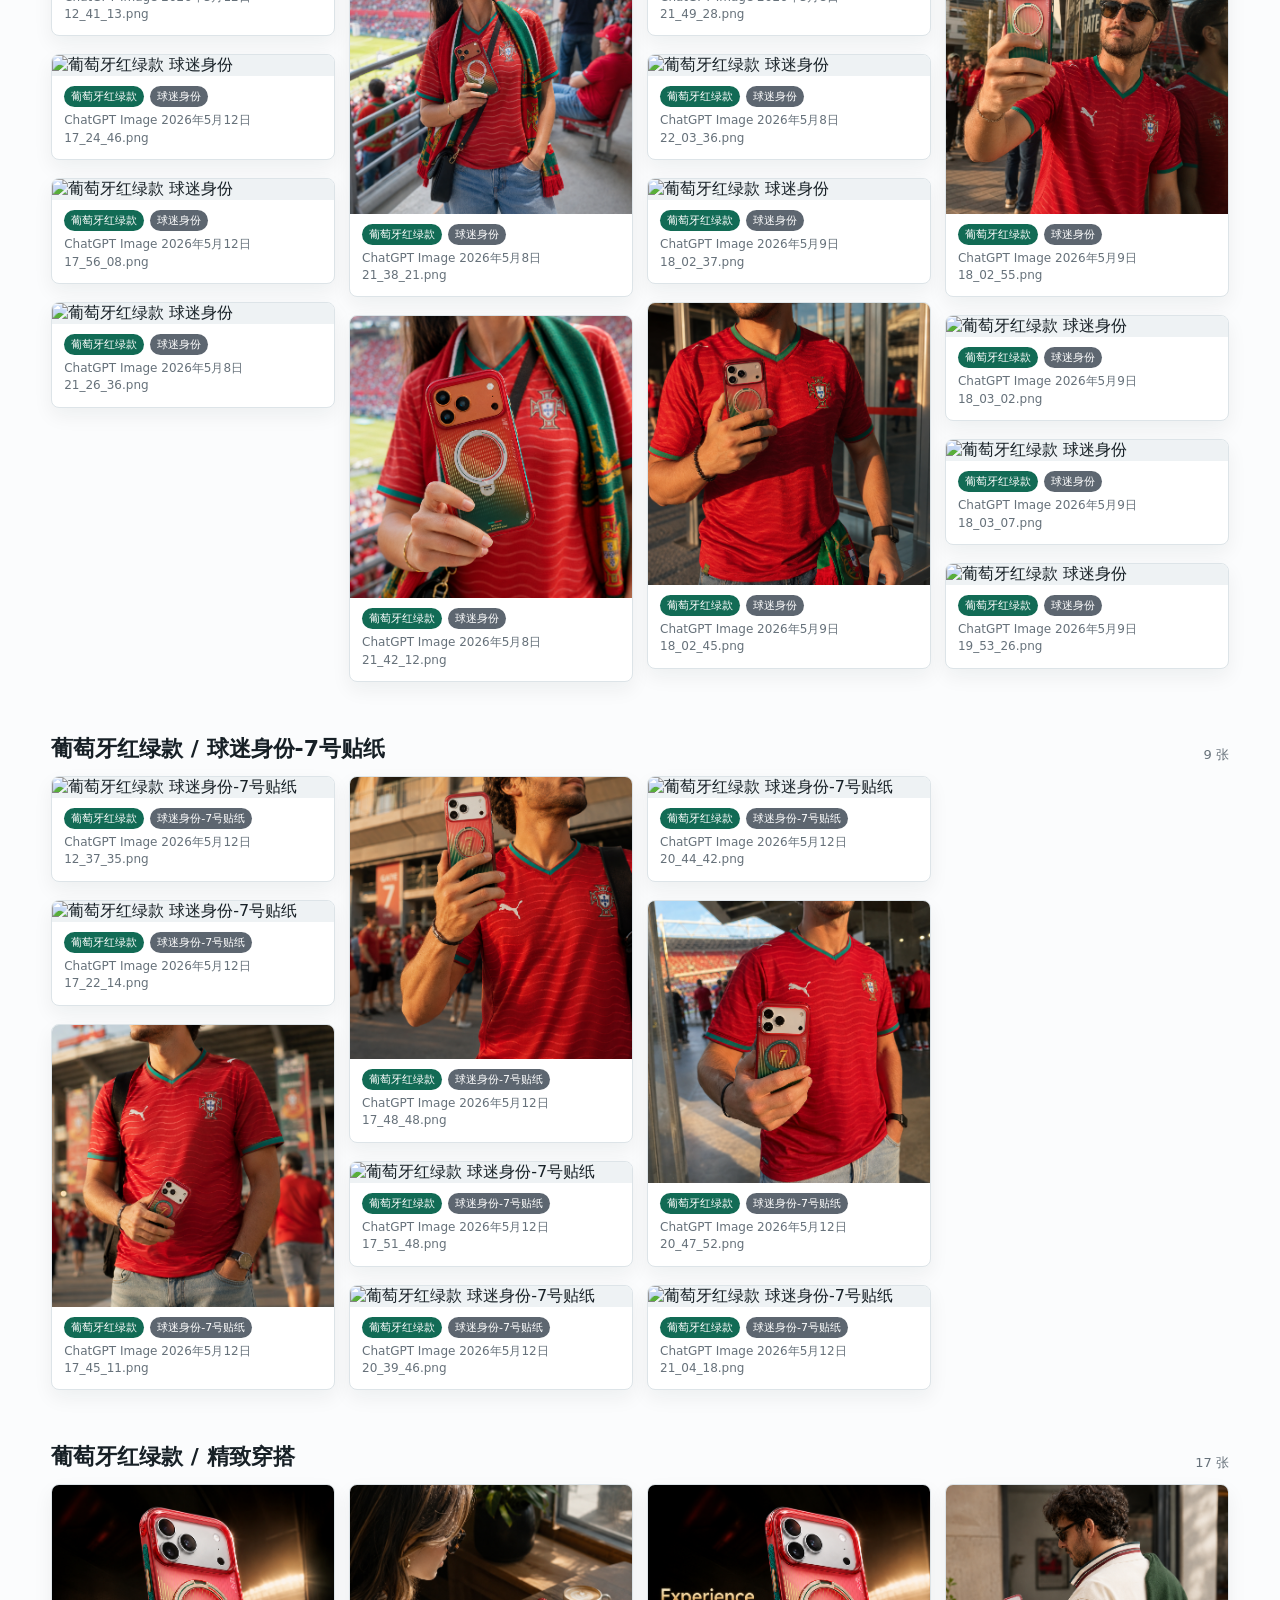
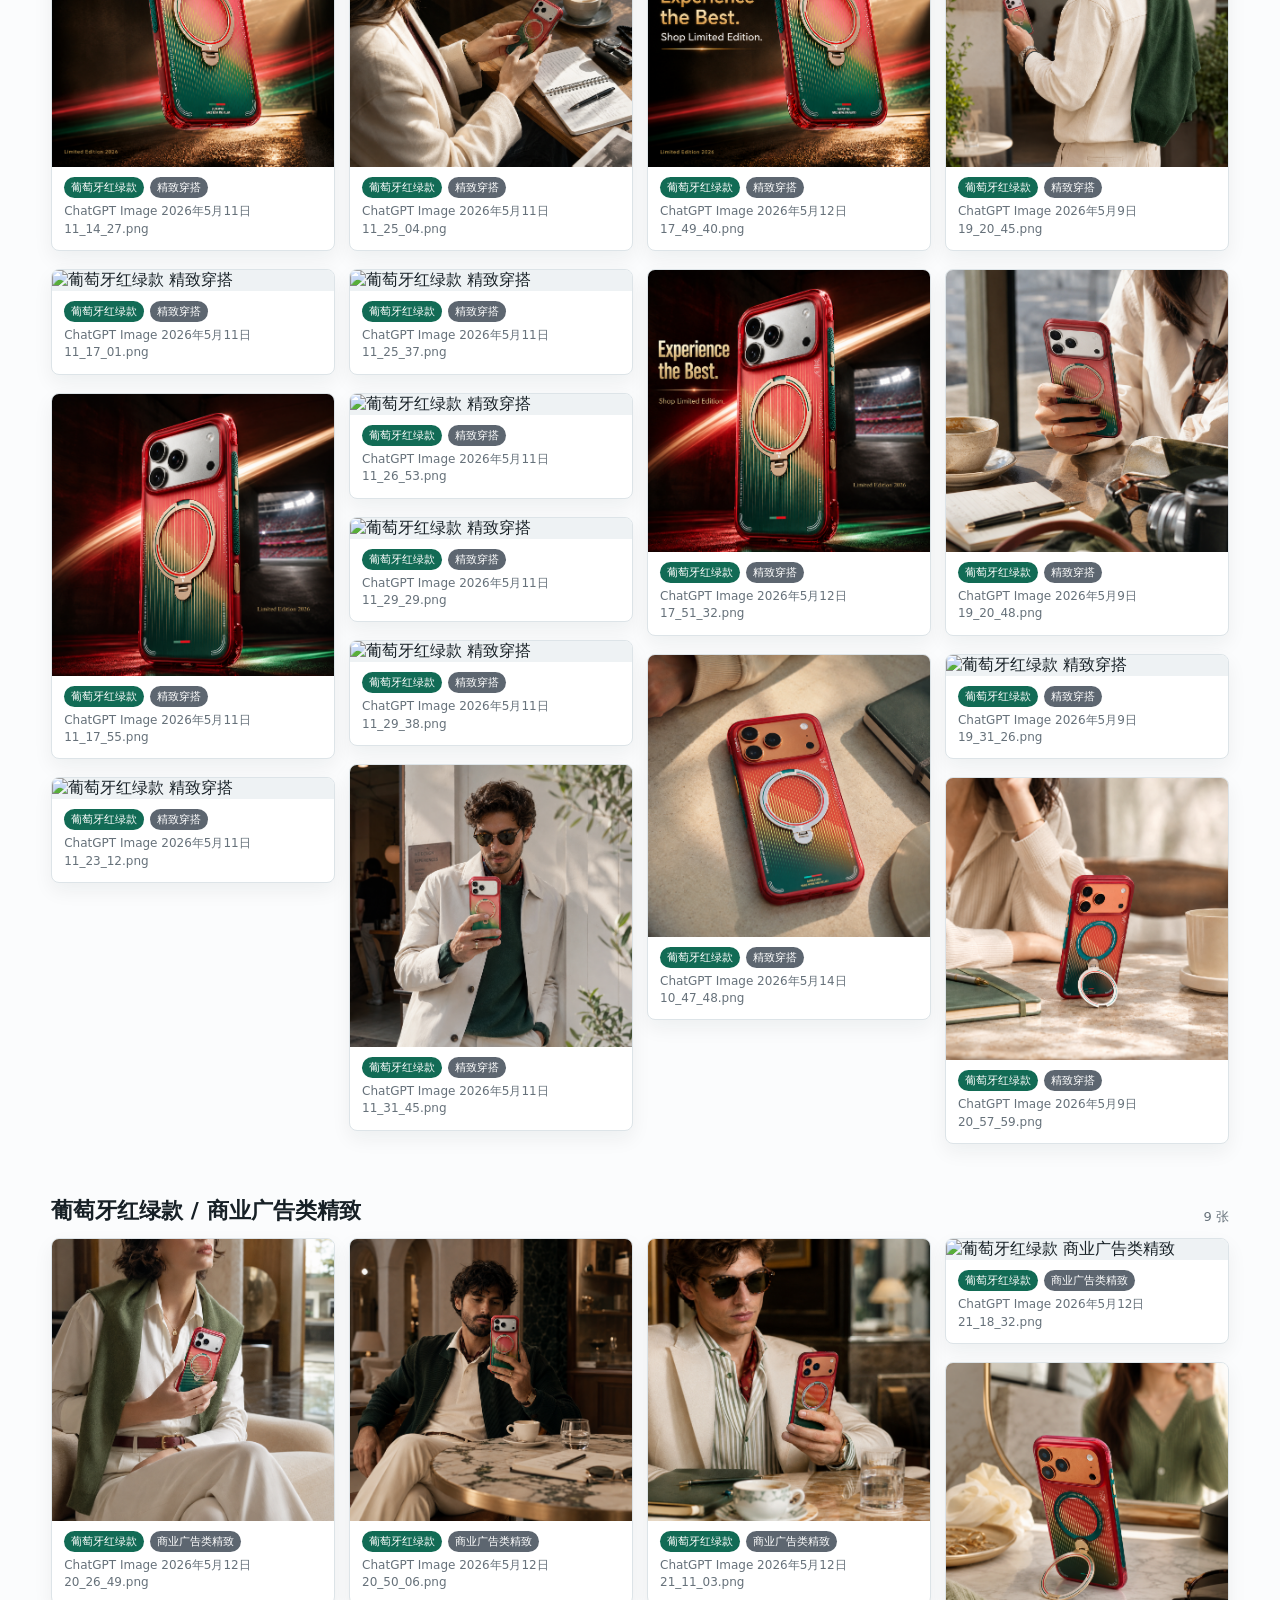
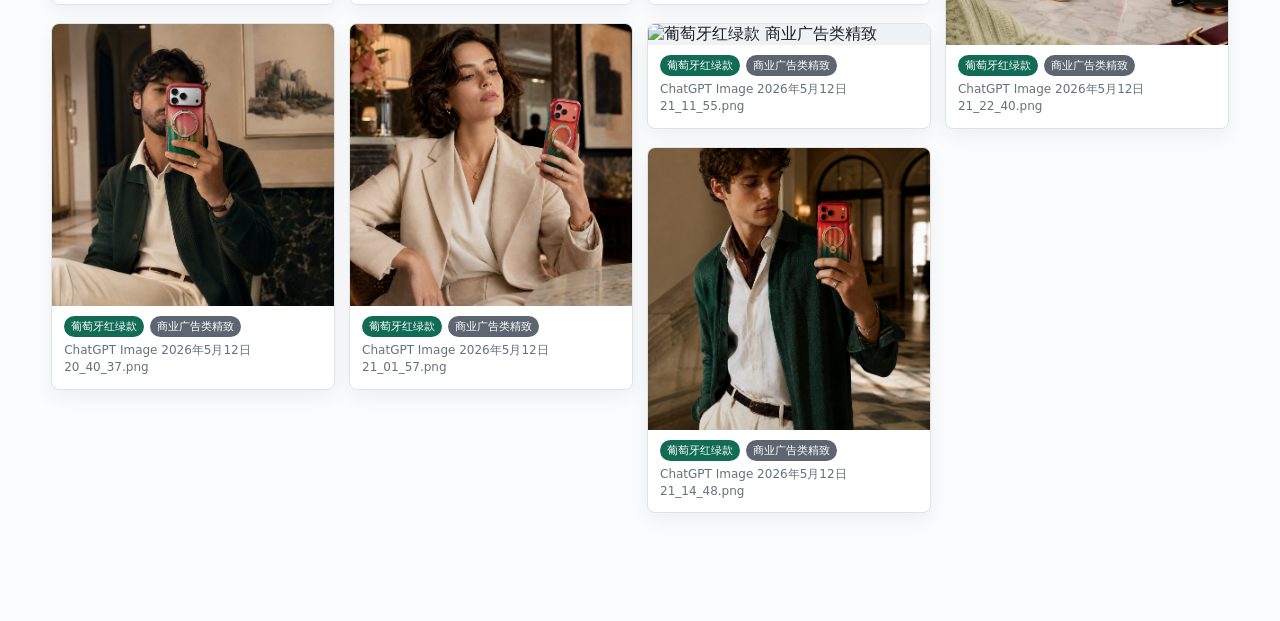
==== commit 6d149121: "Update red green daily outfit image" ====
--- a/index.html
+++ b/index.html
@@ -464,12 +464,12 @@
           "ChatGPT Image 2026年5月11日 11_04_41.png",
           "ChatGPT Image 2026年5月11日 11_37_22.png",
           "ChatGPT Image 2026年5月11日 11_39_05.png",
-          "ChatGPT Image 2026年5月11日 11_55_30.png",
           "ChatGPT Image 2026年5月12日 11_49_26.png",
           "ChatGPT Image 2026年5月12日 11_52_35.png",
           "ChatGPT Image 2026年5月14日 12_08_29.png",
           "ChatGPT Image 2026年5月14日 12_11_44.png",
           "ChatGPT Image 2026年5月14日 12_13_48.png",
+          "ChatGPT Image 2026年5月14日 12_28_22.png",
           "ChatGPT Image 2026年5月9日 18_58_13.png",
           "ChatGPT Image 2026年5月9日 18_58_25.png",
           "ChatGPT Image 2026年5月9日 19_04_03.png"
